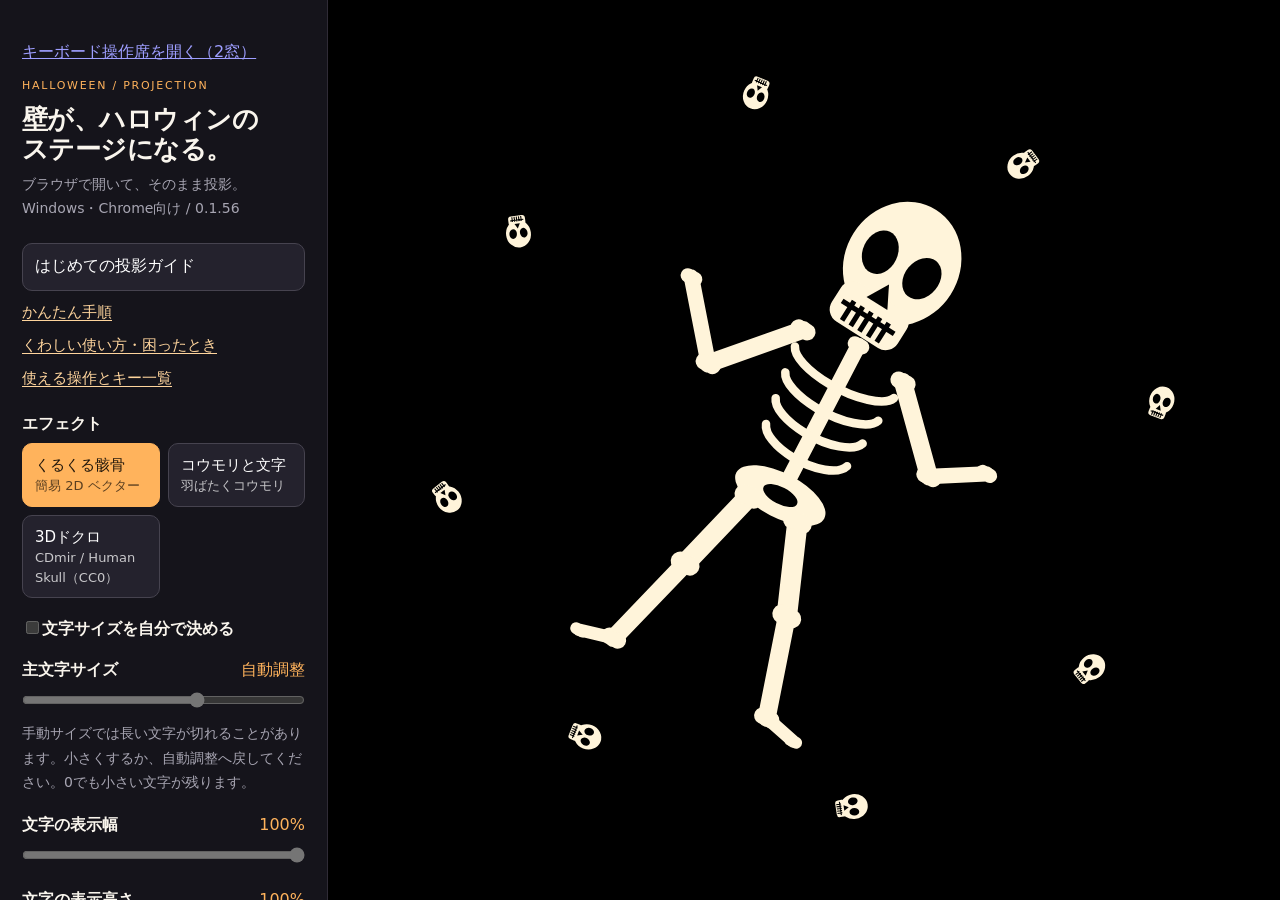
==== web/index.html @ 38b495ef "Prepare v0.1.56 startup branding release" ====
<!doctype html>
<html lang="ja">
<head><meta charset="utf-8"><meta name="viewport" content="width=device-width,initial-scale=1"><meta name="color-scheme" content="dark">
<meta http-equiv="Content-Security-Policy" content="default-src 'none'; script-src 'self'; style-src 'self'; img-src 'self' data:; connect-src 'self'; worker-src 'self'; font-src 'none'; media-src 'none'; object-src 'none'; base-uri 'none'; form-action 'none'">
<title>Halloween Projection 0.1.56-startup-preview</title>
<script src="./stage-role.js"></script><script src="./projection-startup.js"></script><link rel="stylesheet" href="./styles.css"><script defer src="./i18n.js"></script><script defer src="./a-actor-layout.js"></script><script defer src="./a-return-motion.js"></script><script defer src="./a-jaw-control.js"></script></head>
<body>
<aside id="projection-preparing" role="status" aria-labelledby="projection-brand-name" aria-busy="true"><img src="./assets/mamo-profile.jpg" width="359" height="359" alt=""><p id="projection-brand-name">mamo presents</p></aside>
<aside id="stage-start"><h1>投影窓の準備</h1><p id="stage-start-note">この窓を投影先へ移し、開始を押してください。開始後は操作UIを表示しません。</p><button id="stage-fullscreen">全画面で始める</button><button id="stage-windowed">ウィンドウで始める</button></aside>
<aside id="controls" aria-label="操作パネル">
<p><a href="./console.html">キーボード操作席を開く（2窓）</a></p><div class="brand">HALLOWEEN / PROJECTION</div><h1>壁が、ハロウィンの<br>ステージになる。</h1>
<p class="lead">ブラウザで開いて、そのまま投影。<br>Windows・Chrome向け / 0.1.56</p>
<nav class="help-links" aria-label="使い方"><button id="guide">はじめての投影ガイド</button><a href="./START-HERE.html" target="_blank" rel="noopener noreferrer">かんたん手順</a><a href="./GUIDE.html" target="_blank" rel="noopener noreferrer">くわしい使い方・困ったとき</a><a href="./PERFORMANCE-PLAN.html" target="_blank" rel="noopener noreferrer">使える操作とキー一覧</a></nav><div class="label">エフェクト</div><div class="effects">
<button id="skeleton" data-effect="skeleton" aria-pressed="true">くるくる骸骨<small>簡易 2D ベクター</small></button>
<button id="bats" data-effect="bats" aria-pressed="false">コウモリと文字<small>羽ばたくコウモリ</small></button><button id="skull3d" data-effect="skull3d" aria-pressed="false">3Dドクロ<small>CDmir / Human Skull（CC0）</small></button></div>
<section id="text-options"><label><input id="text-manual-size" type="checkbox">文字サイズを自分で決める</label><label class="range-label" for="text-size-normalized"><span>主文字サイズ</span><output id="text-size-value">自動調整</output></label><input id="text-size-normalized" type="range" min="0" max="1" step="any" value="0.625" disabled><p class="help">手動サイズでは長い文字が切れることがあります。小さくするか、自動調整へ戻してください。0でも小さい文字が残ります。</p><label class="range-label" for="text-width"><span>文字の表示幅</span><output id="text-width-value">82%</output></label><input id="text-width" type="range" min="0.1" max="1" step="0.01" value="1"><label class="range-label" for="text-height"><span>文字の表示高さ</span><output id="text-height-value">48%</output></label><input id="text-height" type="range" min="0.1" max="1" step="0.01" value="1"><label for="text">文字を入力</label><textarea id="text" maxlength="240" spellcheck="false">HAPPY
HALLOWEEN</textarea>
<p class="help">ドクロの背景・コウモリの中央に表示。最大240字・8行。長い文字は自動調整で小さくなります。</p>
</section><label class="range-label" for="speed"><span id="speed-label">動く速さ</span><output id="speed-value">1.0 ×</output></label><input id="speed" type="range" min="0.2" max="2" step="0.1" value="1">
<label class="range-label" for="size"><span>エフェクトの大きさ</span><output id="size-value">100 %</output></label><input id="size" type="range" min="50" max="150" step="5" value="100">
<section id="bat-options" hidden><label class="range-label" for="bat-initialSpeed"><span>初速（新しく生まれる個体）</span><output id="bat-initialSpeed-value">1.30</output></label><input id="bat-initialSpeed" type="range" min="0" max="2.6" step="0.05" value="1.3"><label class="range-label" for="bat-motionMix"><span>回転・流れの混合（Cross）</span><output id="bat-motionMix-value">0.50</output></label><input id="bat-motionMix" type="range" min="0" max="1" step="0.05" value="0.5"><p class="help">↑↓で初速、←→で動きの混合。初速は誕生時に反映します。入力中はキー操作しません。</p><label class="range-label" for="flap"><span>図案・羽ばたきの再生</span><output id="flap-value">1.00 ×</output></label><input id="flap" type="range" min="0.25" max="2" step="0.25" value="1"><p class="help">原セットに沿った飛翔・光・文字合成の比較版です。初速と動きの混合を操作できます。粒子の計算、光と文字の外観は調整中です。</p><p class="help" id="bat-colour-note"></p><p class="help" id="bat-readiness"></p><p class="help">停止は描画bitmapを解放します。検証済みPNG約61KBはページ内に保持し、表示終了で破棄します。</p></section>
<section id="text-source-controls"><h2>主文字の行送り</h2><label><input id="text-sequence" type="checkbox">改行ごとに選択して表示</label><div class="button-row"><button id="text-back" type="button">前の行</button><button id="text-next" type="button">次の行</button><button id="text-first" type="button">先頭へ戻す</button></div><p id="text-line-status" class="help">全文表示</p><p class="help">改行は送る単位、バックスラッシュは同時表示する2行の区切りです。行送りで行選択へ切り替わり、先頭より前へは進まず、末尾の次は空表示になります。</p><label for="text-layout">元2文字構成の確認（操作側のみ）</label><select id="text-layout"><option value="0">主文字</option><option value="1">主文字＋補助情報</option></select><canvas id="text-preview" width="512" height="288" aria-label="操作側の文字構成確認"></canvas><p class="help">BPM・項目名などの操作情報は投影へ入りません。元の実データは未供給です。この枠は供給と配置の確認で、元Lyrics映像の発光演算ではありません。</p></section><section id="output-controls"><h2>共通の映像出力</h2><label for="output-transform">元の8状態変形</label><select id="output-transform"><option value="1">1 通常</option><option value="2">2 左右反転</option><option value="3">3 上下反転</option><option value="4">4 左右・上下反転</option><option value="5">5 元Remap</option><option value="6">6 左右反転＋元Remap</option><option value="7">7 上下反転＋元Remap</option><option value="8">8 左右・上下反転＋元Remap</option></select><button id="output-next" type="button">変形を次へ</button><label><input id="output-mask" type="checkbox" checked>円マスクを開く</label><button id="output-reset" type="button">出力操作をリセット</button><p id="output-status" class="help">マスク目標：表示</p><p class="help">元の歪み補正と円マスクを最終映像へ適用します。閉じると追従後に黒になります。出力操作のリセットは変形1・マスク閉です。</p></section><section id="skull-options" hidden><label for="skull-actorLayout">ドクロの動き方</label><select id="skull-actorLayout"><option value="source" selected>中央の周囲を回遊</option><option value="rows">上下に整列</option></select><p class="help">回遊では中央の文字と重なることがあります。上下整列では移動を小さくします。</p><label for="skull-actorCount">ドクロの数（Qで減／Eで増）</label><select id="skull-actorCount"><option value="1">1体</option><option value="2">2体</option><option value="3" selected>3体</option><option value="4">4体</option><option value="5">5体</option><option value="6">6体</option></select><p class="help">揺れ・顎モードは「motionMat構成」をONにして操作します。固定姿勢入力中は無効です。</p><label class="range-label" for="skull-motionCross"><span>頭の追従</span><output id="skull-motionCross-value">0.5</output></label><input id="skull-motionCross" type="range" min="0" max="1" step="0.01" value="0.5"><label class="range-label" for="skull-positionNoiseAmplitude"><span>頭の移動幅</span><output id="skull-positionNoiseAmplitude-value">0.2</output></label><input id="skull-positionNoiseAmplitude" type="range" min="0" max="1" step="0.01" value="0.2"><label class="range-label" for="skull-positionNoisePeriod"><span>移動の変化周期</span><output id="skull-positionNoisePeriod-value">0.05</output></label><input id="skull-positionNoisePeriod" type="range" min="0.01" max="2" step="0.01" value="0.05"><label class="range-label" for="skull-rotationNoiseAmplitude"><span>頭の揺れ幅</span><output id="skull-rotationNoiseAmplitude-value">0.28</output></label><input id="skull-rotationNoiseAmplitude" type="range" min="0" max="1" step="0.01" value="0.28"><label class="range-label" for="skull-rotationNoisePeriod"><span>揺れの変化周期</span><output id="skull-rotationNoisePeriod-value">1</output></label><input id="skull-rotationNoisePeriod" type="range" min="0.02" max="3" step="0.02" value="1"><label class="range-label" for="skull-jawNoiseAmplitude"><span>顎の動き幅</span><output id="skull-jawNoiseAmplitude-value">2</output></label><input id="skull-jawNoiseAmplitude" type="range" min="0" max="3" step="0.05" value="2"><label for="skull-jawActivity">顎の動き</label><select id="skull-jawActivity"><option value="flapping">パタパタ</option><option value="violent">激しい</option><option value="occasional" selected>時々</option><option value="stopped">停止</option><option value="custom">手動設定</option></select><label for="skull-jawMode">顎の入力モード</label><select id="skull-jawMode"><option value="noise">動く（Noise）</option><option value="closed">閉じる</option><option value="open">開く</option></select><p class="help">動きの4選択は周期・鋭さ・幅の組合せです。停止は閉じる入力へ切り替わり、追従が落ち着くまで少し時間がかかります。</p><label class="range-label" for="skull-jawPeriod"><span>顎の変化周期</span><output id="skull-jawPeriod-value">0.12</output></label><input id="skull-jawPeriod" type="range" min="0.01" max="2" step="0.01" value="0.12"><label class="range-label" for="skull-jawExponent"><span>顎の変化の鋭さ</span><output id="skull-jawExponent-value">4</output></label><input id="skull-jawExponent" type="range" min="0.1" max="8" step="0.1" value="4"><label><input id="skull-aSceneMode" type="checkbox"> 原AのmotionMat構成で比較（動きは候補）</label>
<label><input type="checkbox" id="skull-aNativeResolution">原の描画サイズで比較（投影画面へ拡大）</label><p class="help" id="skull-scene-note">1組の比較を保持。6組では頭・顎がそれぞれ動きます。生成する動きは比較候補です。</p><label class="range-label" for="a-background-hue"><span>流体由来背景の色相</span><output id="a-background-hue-value">138°</output></label><input id="a-background-hue" type="range" min="0" max="1" step="any" value="0.38333333333333336" disabled><p class="help">下の合成比較を選ぶと操作できます。対象は流体由来の背景HSV段です。</p><label class="range-label" for="skull-headGlowMix"><span>骨Glow</span><output id="skull-headGlowMix-value">0.00</output></label><input id="skull-headGlowMix" type="range" min="0" max="1" step="0.01" value="0" disabled><label><input id="skull-foregroundBurst" type="checkbox" disabled>前景発光</label><p class="help">Glowと色相は短い追従を通して変わります。骨Glowは幅・明るさと流体へ渡す入力にも反映します。元の外観との完全一致は比較中です。</p><label><input id="skull-aCompositeMode" type="checkbox"> ドクロ・流体・背景文字を原の順序で比較</label><p class="help">原の光源・材質と合成順序を使う一体表示です。CC0別モデル1組。速度場と背景装飾は時間で変化します。下の操作で比較できます。</p><label><input id="skull-dynamicFlow" type="checkbox" checked>速度場の時間変化</label><label class="range-label" for="skull-fluidNoiseAmplitude"><span>流体Noise振幅</span><output id="skull-fluidNoiseAmplitude-value">1.08</output></label><input id="skull-fluidNoiseAmplitude" type="range" min="0" max="2" step="0.01" value="1.08"><label class="range-label" for="skull-fluidNoisePeriod"><span>流体Noise周期</span><output id="skull-fluidNoisePeriod-value">1.06</output></label><input id="skull-fluidNoisePeriod" type="range" min="0.02" max="2" step="0.01" value="1.06"><label><input id="skull-decorationNoise" type="checkbox" checked>背景装飾の発光</label><label><input id="skull-fluidMode" type="checkbox"> 原A流体の計算出力を比較</label><label><input id="skull-fluidColor" type="checkbox"> 原の青色の枝を比較</label><p class="help">赤は流体の検証表示、青は原の色枝の一部です。速度場の時間変化をOFFにすると時刻0の比較用入力を使います。外観は比較中です。</p><p class="help">頭と顎を別々に動かせるCC0別モデルです。無textureの比較用。原Aの頭・顎の動き、照明と背景文字は開発中です。</p><label><input id="skull-rigMode" type="checkbox"> 原Aに位置を合わせて比較</label><section id="skull-pose" hidden><label><input id="skull-jawPivotMode" type="checkbox"> 原Aの登録座標支点（0,0,0）で顎を比較</label><p class="help">頭の速度0で停止。リセットで基準向きに戻し、角度を調整できます。形状はCC0別候補です。</p><label class="range-label" for="skull-headX"><span>頭の傾き · X</span><output id="skull-headX-value">0</output></label><input id="skull-headX" type="range" min="-180" max="180" step="1" value="0"><label class="range-label" for="skull-headY"><span>頭の向き · Y</span><output id="skull-headY-value">0</output></label><input id="skull-headY" type="range" min="-180" max="180" step="1" value="0"><label class="range-label" for="skull-headZ"><span>頭の傾き · Z</span><output id="skull-headZ-value">0</output></label><input id="skull-headZ" type="range" min="-180" max="180" step="1" value="0"></section><label class="range-label" for="skull-headRate"><span>頭側の時間倍率</span><output id="skull-headRate-value">1</output></label><input id="skull-headRate" type="range" min="0" max="2" step="0.1" value="1"><label class="range-label" for="skull-jawRate"><span>顎開閉の速さ（0で開きを固定）</span><output id="skull-jawRate-value">1</output></label><input id="skull-jawRate" type="range" min="0" max="2" step="0.1" value="1"><label class="range-label" for="skull-jawOpen"><span>顎の開き（最大角度）</span><output id="skull-jawOpen-value">28</output></label><input id="skull-jawOpen" type="range" min="0" max="45" step="1" value="28"><label class="range-label" for="skull-pivotY"><span>候補座標の顎支点 · 上下</span><output id="skull-pivotY-value">-0.75</output></label><input id="skull-pivotY" type="range" min="-1.15" max="0.2" step="0.01" value="-0.75"><label class="range-label" for="skull-pivotZ"><span>顎の支点 · 前後</span><output id="skull-pivotZ-value">-0.12</output></label><input id="skull-pivotZ" type="range" min="-0.3" max="0.2" step="0.01" value="-0.12"><label><input id="skull-jawTint" type="checkbox"> 顎を色分けして確認</label><p class="help">支点は検査用の初期値です。実機で大きさと開口を確認してください。</p></section><details class="help"><summary>追加操作の対応状況</summary><p>以下の原機能は確認・移植待ちです。現在の周期倍率や色枝比較で代用しません。</p><ul id="control-availability"></ul></details><div class="transport"><button id="pause">一時停止</button><button id="reset">リセット</button><button id="stop">停止・解放</button><button id="resume">再開</button></div>
<button id="project" class="primary">投影開始 · 全画面</button><button id="hide">操作パネルを隠す（H）</button>
<button id="quit">表示を終了</button>
<p id="status" role="status" aria-live="polite"></p><p id="fit-note"></p>
<p class="help">キー操作は二窓の操作席を使用<br>Space：一時停止<br>Esc / ダブルクリック：操作に戻る</p>
<section class="offline" aria-label="この端末への保存">
<h2>接続なしで使う準備</h2><p id="offline-status" role="status" aria-live="polite">保存状態を確認しています…</p>
<div class="offline-buttons"><button id="offline-save" data-maintenance>この端末へ保存</button><button id="offline-check" data-maintenance disabled>更新を確認</button><button id="offline-clear" data-maintenance disabled>保存を解除</button><button id="offline-apply" data-maintenance hidden>最新版に切り替える</button></div>
<p class="help">初回の保存には接続が必要です。入力した文字・調整は保存しません。ブラウザーが保存を削除した場合は、もう一度準備してください。共有PCでは使い終わったら「保存を解除」してください。</p></section>
<div class="footer">音なしの確認版です。ドクロ・コウモリと文字を表示できます。動きの自然さ・マスク細部・実機投影は確認中です。<br><a href="./LICENSE.txt" target="_blank" rel="noopener noreferrer">MITライセンス</a> · <a href="./RIGHTS.txt" target="_blank" rel="noopener noreferrer">素材と権利</a></div>
</aside>
<main id="stage" aria-label="投影映像"><canvas id="canvas" aria-label="骸骨またはコウモリのアニメーション"></canvas><div id="message" hidden><div id="message-text"></div></div></main>
<dialog id="guide-dialog" aria-labelledby="guide-title"><h2 id="guide-title" tabindex="-1" autofocus>はじめての投影</h2><p>Windows・Chrome向け。まずはこの順で進めます。</p><ol>
<li>ZIPを「すべて展開」。START-HERE.htmlをChromeで開き、「操作窓を開く」。展開フォルダーのままなら接続なしで使えます。</li>
<li>PCと投影機を接続。WindowsのWin＋Pで複製/拡張を選ぶ準備は、スタッフが行います。</li>
<li>「コウモリと文字」、または「3Dドクロ」＋「原AのmotionMat構成で比較（動きは候補）」をON。ドクロは「原の描画サイズで比較（投影画面へ拡大）」もON。</li>
<li>「文字を入力」で文章を決めます。ふだんは自動調整。自分でサイズを変えるなら「文字サイズを自分で決める」をON。幅/高さで文字を出す範囲を調整。</li>
<li>既存の動き・光を少しずつ調整。「投影開始 · 全画面」で映します。許可されなければエラー表示を確認します。</li>
<li>操作窓の「一時停止・再開」「映像をReset」を使います。演奏キーは1〜8、Q〜I、A〜Kの3段です。ResetはNを0.6秒長押し。Escはキー演奏を解除し、映像は続きます。</li>
<li>黒いときは「円マスクを開く」をONにして再開。文字だけ出ないときは「先頭へ戻す」か自動調整。</li>
<li>「表示を終了」→終了の表示→タブを閉じます。文字・調整は保存されません。</li></ol>
<p>この一窓は詳細調整用です。キー演奏は二窓の操作席で行います。入力欄を出て映像をクリックしてから使います。操作パネルを出すと投影にも映ります。動きの自然さ・実機投影は確認中です。</p>
<p><a href="./START-HERE.html" target="_blank" rel="noopener noreferrer">かんたん手順を別ページで読む</a> · <a href="./GUIDE.html" target="_blank" rel="noopener noreferrer">くわしい使い方・困ったとき</a></p>
<p><a href="./PERFORMANCE-PLAN.html" target="_blank" rel="noopener noreferrer">使える操作とキー一覧</a>で、現在の3段キー配置を確認できます。</p><button id="close-guide">閉じる</button></dialog>
<script defer src="./motion-clock.js"></script><script defer src="./control-response.js"></script><script defer src="./a-motion-lag.js"></script><script defer src="./a-motion.js"></script><script defer src="./control-api.js"></script><script defer src="./text-operators.js"></script><script defer src="./bat-motion.js"></script><script defer src="./bat-phase.js"></script><script defer src="./b-motion-runtime.js"></script><script defer src="./bat-atlas-data.js"></script><script defer src="./bat-art.js"></script><script defer src="./bat-fire.js"></script><script defer src="./a-source-noise.js"></script><script defer src="./a-fluid.js"></script><script defer src="./a-source-blur.js"></script><script defer src="./a-composite.js"></script><script defer src="./app-control-api.js"></script><script defer src="./control-adapters.js"></script><script defer src="./a-skull-raster.js"></script><script defer src="./output-uv.js"></script><script defer src="./text-sequence.js"></script><script defer src="./output-operators.js"></script>
<script defer src="./app.js"></script><script defer src="./offline.js"></script><script defer src="./window-safety.js"></script><script defer src="./performance-api.js"></script><script defer src="./stage-receiver.js"></script></body></html>
---- web/styles.css ----
*{box-sizing:border-box} :root{--edge:24px;--orange:#ffb35c;--muted:#a7a5b2;--panel:#15141b}
html,body{margin:0;width:100%;height:100%;background:#000;color:#f9f5ed;font-family:system-ui,-apple-system,"Yu Gothic",Meiryo,sans-serif}
body{display:grid;grid-template-columns:328px minmax(0,1fr);overflow:hidden}
button,input,textarea{font:inherit}button{cursor:pointer;border:1px solid #46434f;border-radius:10px;background:#24222d;color:#fff;min-height:44px;padding:10px 12px;transition:background .15s}
button:hover{background:#38333f}button:focus-visible,input:focus-visible,textarea:focus-visible{outline:3px solid var(--orange);outline-offset:3px}
button[aria-pressed=true],button.primary{background:var(--orange);border-color:var(--orange);color:#23180c}button:disabled{opacity:.45;cursor:default}
#controls{padding:26px 22px 20px;background:var(--panel);border-right:1px solid #2f2b36;overflow:auto;z-index:2}
.brand{font-size:11px;letter-spacing:.16em;color:var(--orange)}h1{font-size:26px;line-height:1.17;margin:12px 0 7px;letter-spacing:-.02em}
.lead{font-size:12px;color:var(--muted);line-height:1.7;margin:0 0 22px}
label,.label{display:block;font-size:13px;font-weight:600;margin:20px 0 8px}.effects{display:grid;grid-template-columns:1fr 1fr;gap:8px}.effects button{text-align:left;font-size:13px;line-height:1.5}
.effects small{display:block;font-weight:400;opacity:.75;font-size:11px}
textarea{resize:vertical;min-height:80px;width:100%;padding:10px;border:1px solid #46434f;border-radius:9px;background:#09090d;color:#fff;line-height:1.45}
.help{font-size:11px;line-height:1.65;color:var(--muted);margin:6px 0 0}
.range-label{display:flex;justify-content:space-between;gap:10px}.range-label output{font-weight:400;color:var(--orange)}
input[type=range]{width:100%;accent-color:var(--orange);height:22px;margin:0}
.transport{display:grid;grid-template-columns:1fr 1fr;gap:8px;margin:20px 0 8px}.transport button{font-size:12px}
#project{width:100%;margin-top:12px;font-weight:650}#hide{width:100%;margin-top:8px;font-size:12px}
#status{font-size:12px;line-height:1.6;color:var(--orange);margin:15px 0 0;min-height:20px}#fit-note{font-size:11px;color:var(--muted);line-height:1.5;margin:5px 0 0}
.footer{margin-top:20px;padding-top:16px;border-top:1px solid #302c39;font-size:11px;color:var(--muted);line-height:1.7}.footer button{padding:0;background:none;border:none;min-height:30px;text-decoration:underline;text-underline-offset:3px;font-size:12px;color:#ded8e9}
#stage{position:relative;min-width:0;min-height:0;background:#000;overflow:hidden}canvas{position:absolute;inset:0;width:100%;height:100%;display:block}
#message{position:absolute;inset:0;display:flex;align-items:center;justify-content:center;pointer-events:none}
#message[hidden]{display:none}#message{opacity:0}#message-text{color:#fff;text-align:center;white-space:pre-wrap;overflow-wrap:anywhere;line-height:1.3;font-weight:750;padding:16px 20px;max-width:82%}
body.projection{grid-template-columns:minmax(0,1fr);cursor:none}body.projection #controls{display:none}
dialog{color:#eee;background:#1b1822;border:1px solid #524751;border-radius:16px;padding:24px;max-width:600px;width:calc(100% - 32px);max-height:85vh;line-height:1.75;font-size:14px}
dialog::backdrop{background:#000b}dialog h2{font-size:21px;margin-top:0}dialog button{float:right}dialog li{margin-bottom:8px}
@media(max-width:760px){body{grid-template-columns:1fr;grid-template-rows:minmax(220px,40dvh) minmax(0,1fr)}#stage{grid-row:1}#controls{grid-row:2;padding:20px;border-right:0;border-top:1px solid #2f2b36}h1{font-size:22px}body.projection{grid-template-rows:minmax(0,1fr)}body.projection #stage{grid-row:1}}
@media(prefers-reduced-motion:reduce){button{transition:none}}

#quit{width:100%;margin-top:12px}.footer a{color:#ded8e9;text-underline-offset:3px}
.offline{border-top:1px solid #302c39;margin-top:20px;padding-top:14px}.offline h2{font-size:13px;margin:0 0 8px}
#offline-status{font-size:11px;line-height:1.65;color:var(--muted);min-height:36px}.offline-buttons{display:grid;grid-template-columns:1fr 1fr;gap:8px}
.offline-buttons button{font-size:11px;padding:8px}#offline-apply{grid-column:1/-1}#offline-apply[hidden]{display:none}

[hidden]{display:none!important}

select{font:inherit;width:100%;padding:9px;background:#24222d;color:#fff;border:1px solid #46434f;border-radius:7px;margin:5px 0 12px}select:disabled{opacity:.45}select:focus-visible{outline:3px solid var(--orange)}

#text-preview{position:static;inset:auto;display:block;width:100%;height:auto;border:1px solid #3a3c46;max-width:512px;margin:10px 0;pointer-events:none}.button-row{display:flex;gap:6px;flex-wrap:wrap}.button-row button{flex:1;min-width:74px}

/* Help/readability only: layout and all rendering/controls remain unchanged. */
.help-links{display:grid;gap:9px;margin:14px 0 24px}.help-links a{color:#ffd59d;font-size:15px;line-height:1.6;text-underline-offset:3px}.help-links button{font-size:16px;min-height:48px;text-align:left}
.lead,.help,#fit-note,.footer,#offline-status{font-size:14px;line-height:1.75}label,.label{font-size:16px}.effects button{font-size:15px}.effects small{font-size:13px}.transport button,#hide,#quit,#status{font-size:15px}.offline-buttons button{font-size:14px}dialog{font-size:18px;max-width:760px}dialog h2{font-size:26px}dialog a{color:#ffd59d;text-underline-offset:3px}dialog li{margin-bottom:14px}

/* Separate projection role: operator UI never becomes visible after preparation. */
#stage-start{display:none}html[data-stage=remote] body{display:block}html[data-stage=remote] #controls,html[data-stage=remote] #guide-dialog{display:none!important}html[data-stage=remote] #stage{position:absolute;inset:0;width:100%;height:100%}html[data-stage=remote] #stage-start{display:flex;position:fixed;z-index:20;inset:0;align-items:center;justify-content:center;flex-direction:column;gap:18px;background:#111e;color:#fff;padding:30px;font-size:20px}html[data-stage=remote] #stage-start[hidden]{display:none!important}

.language-controls{display:flex;flex-wrap:wrap;gap:8px;margin:8px 0 18px}.language-controls button{font:600 15px/1.5 system-ui,sans-serif;min-height:40px;padding:7px 14px;border:1px solid #8d7d94;border-radius:8px;background:#fff;color:#241b2d;white-space:normal}.language-controls button[aria-pressed=true]{background:#4a294f;color:#fff;border-color:#4a294f}.language-controls button:focus-visible{outline:3px solid #ed922a;outline-offset:3px}

/* The brand is visible only while the initial projection document is preparing. */
#projection-preparing{display:none}
html[data-stage=remote][data-preparing] #stage-start{visibility:hidden;pointer-events:none}
html[data-stage=remote][data-preparing] #projection-preparing{--brand-edge:24px;display:flex;position:fixed;inset:0;z-index:30;align-items:center;justify-content:center;flex-direction:column;gap:clamp(14px,3vmin,26px);padding:var(--brand-edge);background:#000;color:#fff;pointer-events:none}
#projection-preparing img{display:block;position:static;width:clamp(96px,26vmin,200px);height:auto;max-width:100%;object-fit:contain}
#projection-brand-name{margin:0;font-size:clamp(20px,3.4vmin,34px);line-height:1.3;font-weight:500;letter-spacing:.04em;text-align:center}
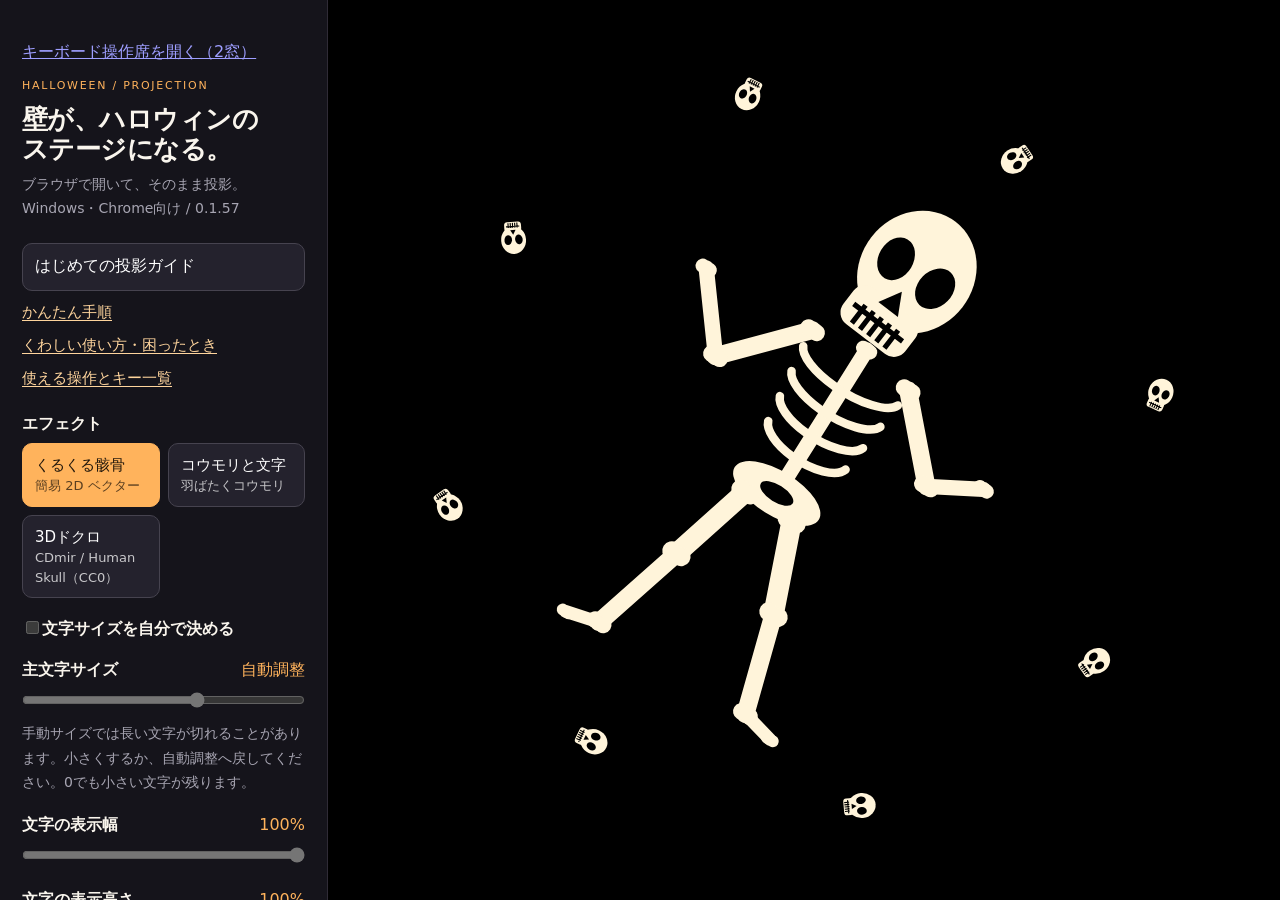
==== commit 9cef8614: "Document modification, support and projection precautions in v0.1.57" ====
--- a/web/index.html
+++ b/web/index.html
@@ -2,14 +2,14 @@
 <html lang="ja">
 <head><meta charset="utf-8"><meta name="viewport" content="width=device-width,initial-scale=1"><meta name="color-scheme" content="dark">
 <meta http-equiv="Content-Security-Policy" content="default-src 'none'; script-src 'self'; style-src 'self'; img-src 'self' data:; connect-src 'self'; worker-src 'self'; font-src 'none'; media-src 'none'; object-src 'none'; base-uri 'none'; form-action 'none'">
-<title>Halloween Projection 0.1.56-startup-preview</title>
+<title>Halloween Projection 0.1.57-notice-update</title>
 <script src="./stage-role.js"></script><script src="./projection-startup.js"></script><link rel="stylesheet" href="./styles.css"><script defer src="./i18n.js"></script><script defer src="./a-actor-layout.js"></script><script defer src="./a-return-motion.js"></script><script defer src="./a-jaw-control.js"></script></head>
 <body>
 <aside id="projection-preparing" role="status" aria-labelledby="projection-brand-name" aria-busy="true"><img src="./assets/mamo-profile.jpg" width="359" height="359" alt=""><p id="projection-brand-name">mamo presents</p></aside>
 <aside id="stage-start"><h1>投影窓の準備</h1><p id="stage-start-note">この窓を投影先へ移し、開始を押してください。開始後は操作UIを表示しません。</p><button id="stage-fullscreen">全画面で始める</button><button id="stage-windowed">ウィンドウで始める</button></aside>
 <aside id="controls" aria-label="操作パネル">
 <p><a href="./console.html">キーボード操作席を開く（2窓）</a></p><div class="brand">HALLOWEEN / PROJECTION</div><h1>壁が、ハロウィンの<br>ステージになる。</h1>
-<p class="lead">ブラウザで開いて、そのまま投影。<br>Windows・Chrome向け / 0.1.56</p>
+<p class="lead">ブラウザで開いて、そのまま投影。<br>Windows・Chrome向け / 0.1.57</p>
 <nav class="help-links" aria-label="使い方"><button id="guide">はじめての投影ガイド</button><a href="./START-HERE.html" target="_blank" rel="noopener noreferrer">かんたん手順</a><a href="./GUIDE.html" target="_blank" rel="noopener noreferrer">くわしい使い方・困ったとき</a><a href="./PERFORMANCE-PLAN.html" target="_blank" rel="noopener noreferrer">使える操作とキー一覧</a></nav><div class="label">エフェクト</div><div class="effects">
 <button id="skeleton" data-effect="skeleton" aria-pressed="true">くるくる骸骨<small>簡易 2D ベクター</small></button>
 <button id="bats" data-effect="bats" aria-pressed="false">コウモリと文字<small>羽ばたくコウモリ</small></button><button id="skull3d" data-effect="skull3d" aria-pressed="false">3Dドクロ<small>CDmir / Human Skull（CC0）</small></button></div>
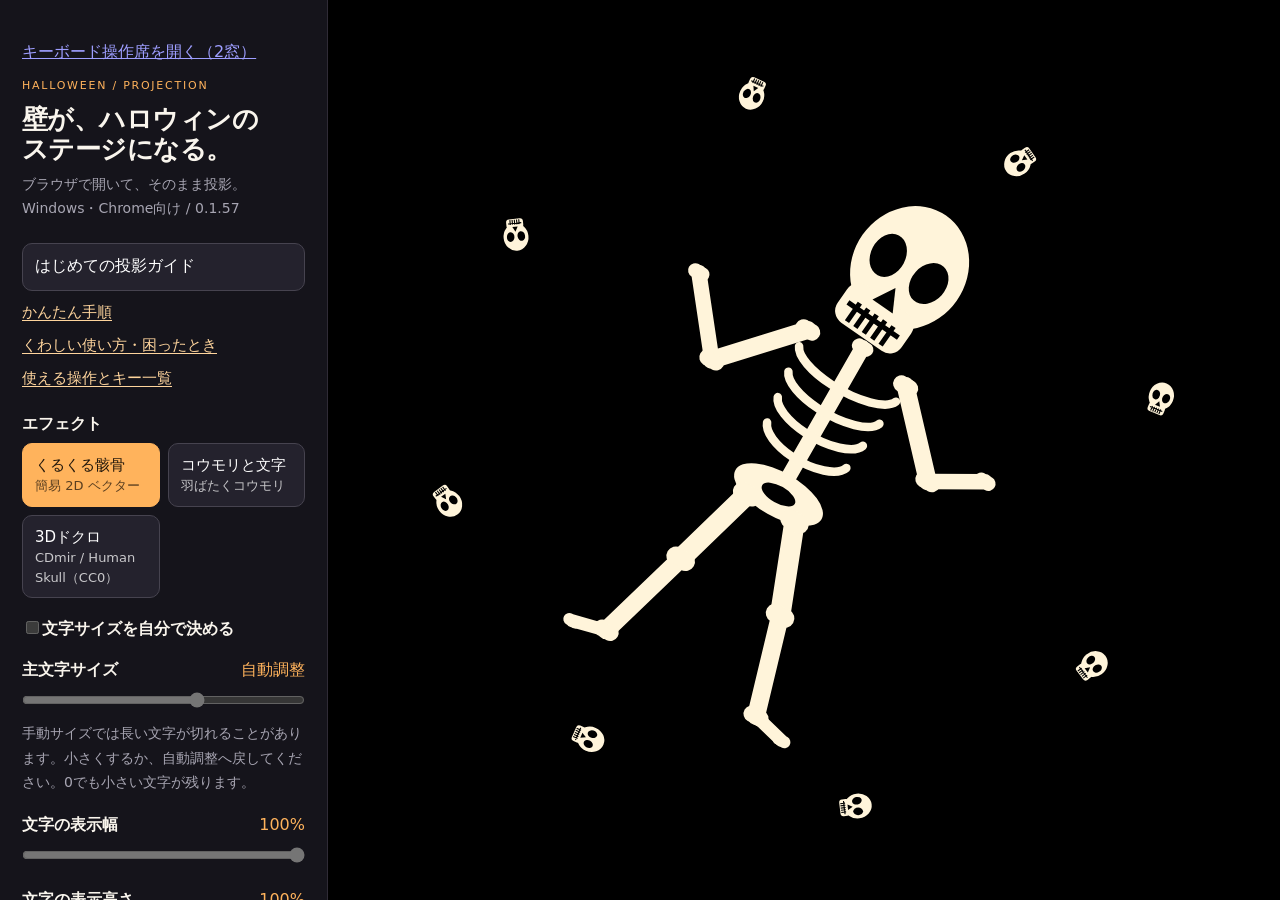
==== commit 9bc45387: "Share GPU textures and clarify operator guidance Keep fluid and composite work in one context and sp" ====
--- a/web/index.html
+++ b/web/index.html
@@ -5,8 +5,8 @@
 <title>Halloween Projection 0.1.57-notice-update</title>
 <script src="./stage-role.js"></script><script src="./projection-startup.js"></script><link rel="stylesheet" href="./styles.css"><script defer src="./i18n.js"></script><script defer src="./a-actor-layout.js"></script><script defer src="./a-return-motion.js"></script><script defer src="./a-jaw-control.js"></script></head>
 <body>
-<aside id="projection-preparing" role="status" aria-labelledby="projection-brand-name" aria-busy="true"><img src="./assets/mamo-profile.jpg" width="359" height="359" alt=""><p id="projection-brand-name">mamo presents</p></aside>
-<aside id="stage-start"><h1>投影窓の準備</h1><p id="stage-start-note">この窓を投影先へ移し、開始を押してください。開始後は操作UIを表示しません。</p><button id="stage-fullscreen">全画面で始める</button><button id="stage-windowed">ウィンドウで始める</button></aside>
+<aside id="projection-preparing" role="status" aria-labelledby="projection-brand-name" aria-describedby="projection-loading-text" aria-busy="true"><img src="./assets/mamo-profile.jpg" width="359" height="359" alt=""><p id="projection-brand-name">mamo presents</p><p id="projection-loading-text"><span class="projection-spinner" aria-hidden="true"></span><span class="loading-ja">映像を準備しています…</span><span class="loading-en" lang="en">Loading…</span></p></aside>
+<aside id="stage-start"><h1>投影窓の準備</h1><p id="stage-start-note">この窓を投影先へ移し、開始を押してください。開始後は操作UIを表示しません。</p><button id="stage-fullscreen">全画面で始める</button><button id="stage-windowed">ウィンドウで始める</button><button id="stage-retry" hidden>この窓を再読込み</button></aside>
 <aside id="controls" aria-label="操作パネル">
 <p><a href="./console.html">キーボード操作席を開く（2窓）</a></p><div class="brand">HALLOWEEN / PROJECTION</div><h1>壁が、ハロウィンの<br>ステージになる。</h1>
 <p class="lead">ブラウザで開いて、そのまま投影。<br>Windows・Chrome向け / 0.1.57</p>
@@ -20,9 +20,9 @@
 <label class="range-label" for="size"><span>エフェクトの大きさ</span><output id="size-value">100 %</output></label><input id="size" type="range" min="50" max="150" step="5" value="100">
 <section id="bat-options" hidden><label class="range-label" for="bat-initialSpeed"><span>初速（新しく生まれる個体）</span><output id="bat-initialSpeed-value">1.30</output></label><input id="bat-initialSpeed" type="range" min="0" max="2.6" step="0.05" value="1.3"><label class="range-label" for="bat-motionMix"><span>回転・流れの混合（Cross）</span><output id="bat-motionMix-value">0.50</output></label><input id="bat-motionMix" type="range" min="0" max="1" step="0.05" value="0.5"><p class="help">↑↓で初速、←→で動きの混合。初速は誕生時に反映します。入力中はキー操作しません。</p><label class="range-label" for="flap"><span>図案・羽ばたきの再生</span><output id="flap-value">1.00 ×</output></label><input id="flap" type="range" min="0.25" max="2" step="0.25" value="1"><p class="help">原セットに沿った飛翔・光・文字合成の比較版です。初速と動きの混合を操作できます。粒子の計算、光と文字の外観は調整中です。</p><p class="help" id="bat-colour-note"></p><p class="help" id="bat-readiness"></p><p class="help">停止は描画bitmapを解放します。検証済みPNG約61KBはページ内に保持し、表示終了で破棄します。</p></section>
 <section id="text-source-controls"><h2>主文字の行送り</h2><label><input id="text-sequence" type="checkbox">改行ごとに選択して表示</label><div class="button-row"><button id="text-back" type="button">前の行</button><button id="text-next" type="button">次の行</button><button id="text-first" type="button">先頭へ戻す</button></div><p id="text-line-status" class="help">全文表示</p><p class="help">改行は送る単位、バックスラッシュは同時表示する2行の区切りです。行送りで行選択へ切り替わり、先頭より前へは進まず、末尾の次は空表示になります。</p><label for="text-layout">元2文字構成の確認（操作側のみ）</label><select id="text-layout"><option value="0">主文字</option><option value="1">主文字＋補助情報</option></select><canvas id="text-preview" width="512" height="288" aria-label="操作側の文字構成確認"></canvas><p class="help">BPM・項目名などの操作情報は投影へ入りません。元の実データは未供給です。この枠は供給と配置の確認で、元Lyrics映像の発光演算ではありません。</p></section><section id="output-controls"><h2>共通の映像出力</h2><label for="output-transform">元の8状態変形</label><select id="output-transform"><option value="1">1 通常</option><option value="2">2 左右反転</option><option value="3">3 上下反転</option><option value="4">4 左右・上下反転</option><option value="5">5 元Remap</option><option value="6">6 左右反転＋元Remap</option><option value="7">7 上下反転＋元Remap</option><option value="8">8 左右・上下反転＋元Remap</option></select><button id="output-next" type="button">変形を次へ</button><label><input id="output-mask" type="checkbox" checked>円マスクを開く</label><button id="output-reset" type="button">出力操作をリセット</button><p id="output-status" class="help">マスク目標：表示</p><p class="help">元の歪み補正と円マスクを最終映像へ適用します。閉じると追従後に黒になります。出力操作のリセットは変形1・マスク閉です。</p></section><section id="skull-options" hidden><label for="skull-actorLayout">ドクロの動き方</label><select id="skull-actorLayout"><option value="source" selected>中央の周囲を回遊</option><option value="rows">上下に整列</option></select><p class="help">回遊では中央の文字と重なることがあります。上下整列では移動を小さくします。</p><label for="skull-actorCount">ドクロの数（Qで減／Eで増）</label><select id="skull-actorCount"><option value="1">1体</option><option value="2">2体</option><option value="3" selected>3体</option><option value="4">4体</option><option value="5">5体</option><option value="6">6体</option></select><p class="help">揺れ・顎モードは「motionMat構成」をONにして操作します。固定姿勢入力中は無効です。</p><label class="range-label" for="skull-motionCross"><span>頭の追従</span><output id="skull-motionCross-value">0.5</output></label><input id="skull-motionCross" type="range" min="0" max="1" step="0.01" value="0.5"><label class="range-label" for="skull-positionNoiseAmplitude"><span>頭の移動幅</span><output id="skull-positionNoiseAmplitude-value">0.2</output></label><input id="skull-positionNoiseAmplitude" type="range" min="0" max="1" step="0.01" value="0.2"><label class="range-label" for="skull-positionNoisePeriod"><span>移動の変化周期</span><output id="skull-positionNoisePeriod-value">0.05</output></label><input id="skull-positionNoisePeriod" type="range" min="0.01" max="2" step="0.01" value="0.05"><label class="range-label" for="skull-rotationNoiseAmplitude"><span>頭の揺れ幅</span><output id="skull-rotationNoiseAmplitude-value">0.28</output></label><input id="skull-rotationNoiseAmplitude" type="range" min="0" max="1" step="0.01" value="0.28"><label class="range-label" for="skull-rotationNoisePeriod"><span>揺れの変化周期</span><output id="skull-rotationNoisePeriod-value">1</output></label><input id="skull-rotationNoisePeriod" type="range" min="0.02" max="3" step="0.02" value="1"><label class="range-label" for="skull-jawNoiseAmplitude"><span>顎の動き幅</span><output id="skull-jawNoiseAmplitude-value">2</output></label><input id="skull-jawNoiseAmplitude" type="range" min="0" max="3" step="0.05" value="2"><label for="skull-jawActivity">顎の動き</label><select id="skull-jawActivity"><option value="flapping">パタパタ</option><option value="violent">激しい</option><option value="occasional" selected>時々</option><option value="stopped">停止</option><option value="custom">手動設定</option></select><label for="skull-jawMode">顎の入力モード</label><select id="skull-jawMode"><option value="noise">動く（Noise）</option><option value="closed">閉じる</option><option value="open">開く</option></select><p class="help">動きの4選択は周期・鋭さ・幅の組合せです。停止は閉じる入力へ切り替わり、追従が落ち着くまで少し時間がかかります。</p><label class="range-label" for="skull-jawPeriod"><span>顎の変化周期</span><output id="skull-jawPeriod-value">0.12</output></label><input id="skull-jawPeriod" type="range" min="0.01" max="2" step="0.01" value="0.12"><label class="range-label" for="skull-jawExponent"><span>顎の変化の鋭さ</span><output id="skull-jawExponent-value">4</output></label><input id="skull-jawExponent" type="range" min="0.1" max="8" step="0.1" value="4"><label><input id="skull-aSceneMode" type="checkbox"> 原AのmotionMat構成で比較（動きは候補）</label>
-<label><input type="checkbox" id="skull-aNativeResolution">原の描画サイズで比較（投影画面へ拡大）</label><p class="help" id="skull-scene-note">1組の比較を保持。6組では頭・顎がそれぞれ動きます。生成する動きは比較候補です。</p><label class="range-label" for="a-background-hue"><span>流体由来背景の色相</span><output id="a-background-hue-value">138°</output></label><input id="a-background-hue" type="range" min="0" max="1" step="any" value="0.38333333333333336" disabled><p class="help">下の合成比較を選ぶと操作できます。対象は流体由来の背景HSV段です。</p><label class="range-label" for="skull-headGlowMix"><span>骨Glow</span><output id="skull-headGlowMix-value">0.00</output></label><input id="skull-headGlowMix" type="range" min="0" max="1" step="0.01" value="0" disabled><label><input id="skull-foregroundBurst" type="checkbox" disabled>前景発光</label><p class="help">Glowと色相は短い追従を通して変わります。骨Glowは幅・明るさと流体へ渡す入力にも反映します。元の外観との完全一致は比較中です。</p><label><input id="skull-aCompositeMode" type="checkbox"> ドクロ・流体・背景文字を原の順序で比較</label><p class="help">原の光源・材質と合成順序を使う一体表示です。CC0別モデル1組。速度場と背景装飾は時間で変化します。下の操作で比較できます。</p><label><input id="skull-dynamicFlow" type="checkbox" checked>速度場の時間変化</label><label class="range-label" for="skull-fluidNoiseAmplitude"><span>流体Noise振幅</span><output id="skull-fluidNoiseAmplitude-value">1.08</output></label><input id="skull-fluidNoiseAmplitude" type="range" min="0" max="2" step="0.01" value="1.08"><label class="range-label" for="skull-fluidNoisePeriod"><span>流体Noise周期</span><output id="skull-fluidNoisePeriod-value">1.06</output></label><input id="skull-fluidNoisePeriod" type="range" min="0.02" max="2" step="0.01" value="1.06"><label><input id="skull-decorationNoise" type="checkbox" checked>背景装飾の発光</label><label><input id="skull-fluidMode" type="checkbox"> 原A流体の計算出力を比較</label><label><input id="skull-fluidColor" type="checkbox"> 原の青色の枝を比較</label><p class="help">赤は流体の検証表示、青は原の色枝の一部です。速度場の時間変化をOFFにすると時刻0の比較用入力を使います。外観は比較中です。</p><p class="help">頭と顎を別々に動かせるCC0別モデルです。無textureの比較用。原Aの頭・顎の動き、照明と背景文字は開発中です。</p><label><input id="skull-rigMode" type="checkbox"> 原Aに位置を合わせて比較</label><section id="skull-pose" hidden><label><input id="skull-jawPivotMode" type="checkbox"> 原Aの登録座標支点（0,0,0）で顎を比較</label><p class="help">頭の速度0で停止。リセットで基準向きに戻し、角度を調整できます。形状はCC0別候補です。</p><label class="range-label" for="skull-headX"><span>頭の傾き · X</span><output id="skull-headX-value">0</output></label><input id="skull-headX" type="range" min="-180" max="180" step="1" value="0"><label class="range-label" for="skull-headY"><span>頭の向き · Y</span><output id="skull-headY-value">0</output></label><input id="skull-headY" type="range" min="-180" max="180" step="1" value="0"><label class="range-label" for="skull-headZ"><span>頭の傾き · Z</span><output id="skull-headZ-value">0</output></label><input id="skull-headZ" type="range" min="-180" max="180" step="1" value="0"></section><label class="range-label" for="skull-headRate"><span>頭側の時間倍率</span><output id="skull-headRate-value">1</output></label><input id="skull-headRate" type="range" min="0" max="2" step="0.1" value="1"><label class="range-label" for="skull-jawRate"><span>顎開閉の速さ（0で開きを固定）</span><output id="skull-jawRate-value">1</output></label><input id="skull-jawRate" type="range" min="0" max="2" step="0.1" value="1"><label class="range-label" for="skull-jawOpen"><span>顎の開き（最大角度）</span><output id="skull-jawOpen-value">28</output></label><input id="skull-jawOpen" type="range" min="0" max="45" step="1" value="28"><label class="range-label" for="skull-pivotY"><span>候補座標の顎支点 · 上下</span><output id="skull-pivotY-value">-0.75</output></label><input id="skull-pivotY" type="range" min="-1.15" max="0.2" step="0.01" value="-0.75"><label class="range-label" for="skull-pivotZ"><span>顎の支点 · 前後</span><output id="skull-pivotZ-value">-0.12</output></label><input id="skull-pivotZ" type="range" min="-0.3" max="0.2" step="0.01" value="-0.12"><label><input id="skull-jawTint" type="checkbox"> 顎を色分けして確認</label><p class="help">支点は検査用の初期値です。実機で大きさと開口を確認してください。</p></section><details class="help"><summary>追加操作の対応状況</summary><p>以下の原機能は確認・移植待ちです。現在の周期倍率や色枝比較で代用しません。</p><ul id="control-availability"></ul></details><div class="transport"><button id="pause">一時停止</button><button id="reset">リセット</button><button id="stop">停止・解放</button><button id="resume">再開</button></div>
+<label><input type="checkbox" id="skull-aNativeResolution">原の描画サイズで比較（投影画面へ拡大）</label><p class="help" id="skull-scene-note">1組の比較を保持。6組では頭・顎がそれぞれ動きます。生成する動きは比較候補です。</p><label class="range-label" for="a-background-hue"><span>流体由来背景の色相</span><output id="a-background-hue-value">138°</output></label><input id="a-background-hue" type="range" min="0" max="1" step="any" value="0.38333333333333336" disabled><p class="help">下の合成比較を選ぶと操作できます。対象は流体由来の背景HSV段です。</p><label class="range-label" for="skull-headGlowMix"><span>骨Glow</span><output id="skull-headGlowMix-value">0.00</output></label><input id="skull-headGlowMix" type="range" min="0" max="1" step="0.01" value="0" disabled><label><input id="skull-foregroundBurst" type="checkbox" disabled>前景発光</label><p class="help">Glowと色相は短い追従を通して変わります。骨Glowは幅・明るさと流体へ渡す入力にも反映します。元の外観との完全一致は比較中です。</p><label><input id="skull-aCompositeMode" type="checkbox"> ドクロ・流体・背景文字を原の順序で比較</label><p class="help">原の光源・材質と合成順序を使う一体表示です。CC0別モデル1組。速度場と背景装飾は時間で変化します。下の操作で比較できます。</p><label><input id="skull-dynamicFlow" type="checkbox" checked>速度場の時間変化</label><label class="range-label" for="skull-fluidNoiseAmplitude"><span>流体Noise振幅</span><output id="skull-fluidNoiseAmplitude-value">1.08</output></label><input id="skull-fluidNoiseAmplitude" type="range" min="0" max="2" step="0.01" value="1.08"><label class="range-label" for="skull-fluidNoisePeriod"><span>流体Noise周期</span><output id="skull-fluidNoisePeriod-value">1.06</output></label><input id="skull-fluidNoisePeriod" type="range" min="0.02" max="2" step="0.01" value="1.06"><label><input id="skull-decorationNoise" type="checkbox" checked>背景装飾の発光</label><label><input id="skull-fluidMode" type="checkbox"> 原A流体の計算出力を比較</label><label><input id="skull-fluidColor" type="checkbox"> 原の青色の枝を比較</label><p class="help">赤は流体の検証表示、青は原の色枝の一部です。速度場の時間変化をOFFにすると時刻0の比較用入力を使います。外観は比較中です。</p><p class="help">頭と顎を別々に動かせるCC0別モデルです。無textureの比較用。原Aの頭・顎の動き、照明と背景文字は開発中です。</p><label><input id="skull-rigMode" type="checkbox"> 原Aに位置を合わせて比較</label><section id="skull-pose" hidden><label><input id="skull-jawPivotMode" type="checkbox"> 原Aの登録座標支点（0,0,0）で顎を比較</label><p class="help">頭の速度0で停止。リセットで基準向きに戻し、角度を調整できます。形状はCC0別候補です。</p><label class="range-label" for="skull-headX"><span>頭の傾き · X</span><output id="skull-headX-value">0</output></label><input id="skull-headX" type="range" min="-180" max="180" step="1" value="0"><label class="range-label" for="skull-headY"><span>頭の向き · Y</span><output id="skull-headY-value">0</output></label><input id="skull-headY" type="range" min="-180" max="180" step="1" value="0"><label class="range-label" for="skull-headZ"><span>頭の傾き · Z</span><output id="skull-headZ-value">0</output></label><input id="skull-headZ" type="range" min="-180" max="180" step="1" value="0"></section><label class="range-label" for="skull-headRate"><span>頭側の時間倍率</span><output id="skull-headRate-value">1</output></label><input id="skull-headRate" type="range" min="0" max="2" step="0.1" value="1"><label class="range-label" for="skull-jawRate"><span>顎開閉の速さ（0で開きを固定）</span><output id="skull-jawRate-value">1</output></label><input id="skull-jawRate" type="range" min="0" max="2" step="0.1" value="1"><label class="range-label" for="skull-jawOpen"><span>顎の開き（最大角度）</span><output id="skull-jawOpen-value">28</output></label><input id="skull-jawOpen" type="range" min="0" max="45" step="1" value="28"><label class="range-label" for="skull-pivotY"><span>候補座標の顎支点 · 上下</span><output id="skull-pivotY-value">-0.75</output></label><input id="skull-pivotY" type="range" min="-1.15" max="0.2" step="0.01" value="-0.75"><label class="range-label" for="skull-pivotZ"><span>顎の支点 · 前後</span><output id="skull-pivotZ-value">-0.12</output></label><input id="skull-pivotZ" type="range" min="-0.3" max="0.2" step="0.01" value="-0.12"><label><input id="skull-jawTint" type="checkbox"> 顎を色分けして確認</label><p class="help">支点は検査用の初期値です。実機で大きさと開口を確認してください。</p></section><details class="help"><summary>追加操作の対応状況</summary><p>以下の原機能は確認・移植待ちです。現在の周期倍率や色枝比較で代用しません。</p><ul id="control-availability"></ul></details><div class="transport"><button id="pause">一時停止</button><button id="reset">リセット</button><button id="stop">映像を消して中断</button><button id="resume">映像を再表示</button></div>
 <button id="project" class="primary">投影開始 · 全画面</button><button id="hide">操作パネルを隠す（H）</button>
-<button id="quit">表示を終了</button>
+<p class="help">中断すると黒画面にし、描画とGPU資源を解放します。再表示は、一時停止中なら続きから、中断後なら同じ映像を作り直します。</p><button id="quit">この表示を終了</button><p class="help">映像と保持データを破棄します。このタブは残るため、終了後に閉じてください。</p>
 <p id="status" role="status" aria-live="polite"></p><p id="fit-note"></p>
 <p class="help">キー操作は二窓の操作席を使用<br>Space：一時停止<br>Esc / ダブルクリック：操作に戻る</p>
 <section class="offline" aria-label="この端末への保存">
--- a/web/styles.css
+++ b/web/styles.css
@@ -52,4 +52,9 @@
 html[data-stage=remote][data-preparing] #stage-start{visibility:hidden;pointer-events:none}
 html[data-stage=remote][data-preparing] #projection-preparing{--brand-edge:24px;display:flex;position:fixed;inset:0;z-index:30;align-items:center;justify-content:center;flex-direction:column;gap:clamp(14px,3vmin,26px);padding:var(--brand-edge);background:#000;color:#fff;pointer-events:none}
 #projection-preparing img{display:block;position:static;width:clamp(96px,26vmin,200px);height:auto;max-width:100%;object-fit:contain}
+#projection-loading-text{display:flex;align-items:center;gap:10px;margin:0;font-size:clamp(16px,2.8vmin,22px);color:#ddd}
+.projection-spinner{width:16px;height:16px;border:2px solid #ffffff50;border-top-color:#fff;border-radius:50%;animation:projection-preparing-spin .9s linear infinite}
+html:lang(en) #projection-preparing .loading-ja,html:not(:lang(en)) #projection-preparing .loading-en{display:none}
+@keyframes projection-preparing-spin{to{transform:rotate(360deg)}}
+@media(prefers-reduced-motion:reduce){.projection-spinner{animation:none}}
 #projection-brand-name{margin:0;font-size:clamp(20px,3.4vmin,34px);line-height:1.3;font-weight:500;letter-spacing:.04em;text-align:center}
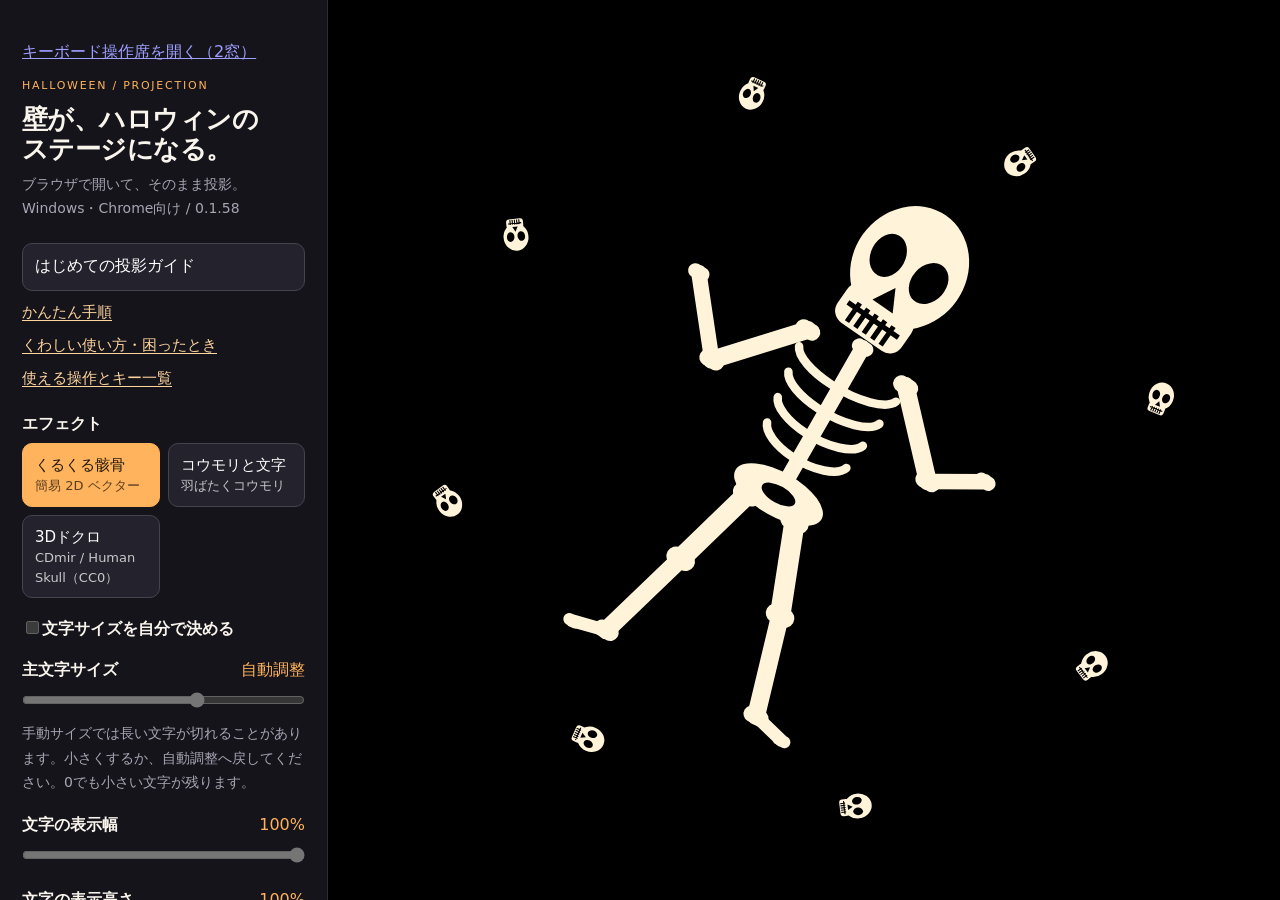
==== commit 284a6af2: "Correct skull colour guidance and prepare v0.1.58 Match all eight skull labels and swatches to the e" ====
--- a/web/index.html
+++ b/web/index.html
@@ -2,14 +2,14 @@
 <html lang="ja">
 <head><meta charset="utf-8"><meta name="viewport" content="width=device-width,initial-scale=1"><meta name="color-scheme" content="dark">
 <meta http-equiv="Content-Security-Policy" content="default-src 'none'; script-src 'self'; style-src 'self'; img-src 'self' data:; connect-src 'self'; worker-src 'self'; font-src 'none'; media-src 'none'; object-src 'none'; base-uri 'none'; form-action 'none'">
-<title>Halloween Projection 0.1.57-notice-update</title>
+<title>Halloween Projection 0.1.58-performance-update</title>
 <script src="./stage-role.js"></script><script src="./projection-startup.js"></script><link rel="stylesheet" href="./styles.css"><script defer src="./i18n.js"></script><script defer src="./a-actor-layout.js"></script><script defer src="./a-return-motion.js"></script><script defer src="./a-jaw-control.js"></script></head>
 <body>
 <aside id="projection-preparing" role="status" aria-labelledby="projection-brand-name" aria-describedby="projection-loading-text" aria-busy="true"><img src="./assets/mamo-profile.jpg" width="359" height="359" alt=""><p id="projection-brand-name">mamo presents</p><p id="projection-loading-text"><span class="projection-spinner" aria-hidden="true"></span><span class="loading-ja">映像を準備しています…</span><span class="loading-en" lang="en">Loading…</span></p></aside>
 <aside id="stage-start"><h1>投影窓の準備</h1><p id="stage-start-note">この窓を投影先へ移し、開始を押してください。開始後は操作UIを表示しません。</p><button id="stage-fullscreen">全画面で始める</button><button id="stage-windowed">ウィンドウで始める</button><button id="stage-retry" hidden>この窓を再読込み</button></aside>
 <aside id="controls" aria-label="操作パネル">
 <p><a href="./console.html">キーボード操作席を開く（2窓）</a></p><div class="brand">HALLOWEEN / PROJECTION</div><h1>壁が、ハロウィンの<br>ステージになる。</h1>
-<p class="lead">ブラウザで開いて、そのまま投影。<br>Windows・Chrome向け / 0.1.57</p>
+<p class="lead">ブラウザで開いて、そのまま投影。<br>Windows・Chrome向け / 0.1.58</p>
 <nav class="help-links" aria-label="使い方"><button id="guide">はじめての投影ガイド</button><a href="./START-HERE.html" target="_blank" rel="noopener noreferrer">かんたん手順</a><a href="./GUIDE.html" target="_blank" rel="noopener noreferrer">くわしい使い方・困ったとき</a><a href="./PERFORMANCE-PLAN.html" target="_blank" rel="noopener noreferrer">使える操作とキー一覧</a></nav><div class="label">エフェクト</div><div class="effects">
 <button id="skeleton" data-effect="skeleton" aria-pressed="true">くるくる骸骨<small>簡易 2D ベクター</small></button>
 <button id="bats" data-effect="bats" aria-pressed="false">コウモリと文字<small>羽ばたくコウモリ</small></button><button id="skull3d" data-effect="skull3d" aria-pressed="false">3Dドクロ<small>CDmir / Human Skull（CC0）</small></button></div>
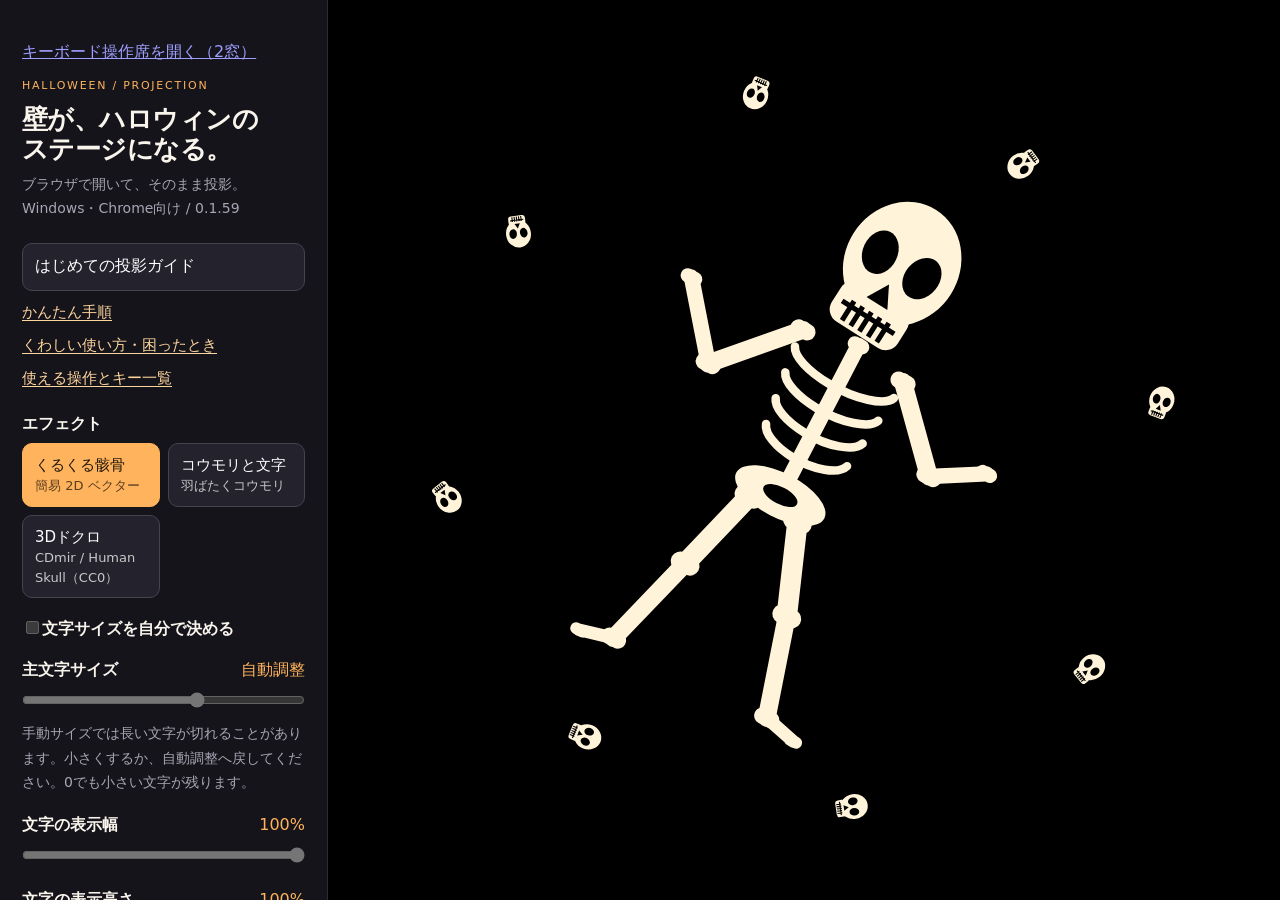
==== commit bc3077c2: "Prepare v0.1.59 readability cleanup release" ====
--- a/web/index.html
+++ b/web/index.html
@@ -2,14 +2,14 @@
 <html lang="ja">
 <head><meta charset="utf-8"><meta name="viewport" content="width=device-width,initial-scale=1"><meta name="color-scheme" content="dark">
 <meta http-equiv="Content-Security-Policy" content="default-src 'none'; script-src 'self'; style-src 'self'; img-src 'self' data:; connect-src 'self'; worker-src 'self'; font-src 'none'; media-src 'none'; object-src 'none'; base-uri 'none'; form-action 'none'">
-<title>Halloween Projection 0.1.58-performance-update</title>
+<title>Halloween Projection 0.1.59-readability-cleanup</title>
 <script src="./stage-role.js"></script><script src="./projection-startup.js"></script><link rel="stylesheet" href="./styles.css"><script defer src="./i18n.js"></script><script defer src="./a-actor-layout.js"></script><script defer src="./a-return-motion.js"></script><script defer src="./a-jaw-control.js"></script></head>
 <body>
 <aside id="projection-preparing" role="status" aria-labelledby="projection-brand-name" aria-describedby="projection-loading-text" aria-busy="true"><img src="./assets/mamo-profile.jpg" width="359" height="359" alt=""><p id="projection-brand-name">mamo presents</p><p id="projection-loading-text"><span class="projection-spinner" aria-hidden="true"></span><span class="loading-ja">映像を準備しています…</span><span class="loading-en" lang="en">Loading…</span></p></aside>
 <aside id="stage-start"><h1>投影窓の準備</h1><p id="stage-start-note">この窓を投影先へ移し、開始を押してください。開始後は操作UIを表示しません。</p><button id="stage-fullscreen">全画面で始める</button><button id="stage-windowed">ウィンドウで始める</button><button id="stage-retry" hidden>この窓を再読込み</button></aside>
 <aside id="controls" aria-label="操作パネル">
 <p><a href="./console.html">キーボード操作席を開く（2窓）</a></p><div class="brand">HALLOWEEN / PROJECTION</div><h1>壁が、ハロウィンの<br>ステージになる。</h1>
-<p class="lead">ブラウザで開いて、そのまま投影。<br>Windows・Chrome向け / 0.1.58</p>
+<p class="lead">ブラウザで開いて、そのまま投影。<br>Windows・Chrome向け / 0.1.59</p>
 <nav class="help-links" aria-label="使い方"><button id="guide">はじめての投影ガイド</button><a href="./START-HERE.html" target="_blank" rel="noopener noreferrer">かんたん手順</a><a href="./GUIDE.html" target="_blank" rel="noopener noreferrer">くわしい使い方・困ったとき</a><a href="./PERFORMANCE-PLAN.html" target="_blank" rel="noopener noreferrer">使える操作とキー一覧</a></nav><div class="label">エフェクト</div><div class="effects">
 <button id="skeleton" data-effect="skeleton" aria-pressed="true">くるくる骸骨<small>簡易 2D ベクター</small></button>
 <button id="bats" data-effect="bats" aria-pressed="false">コウモリと文字<small>羽ばたくコウモリ</small></button><button id="skull3d" data-effect="skull3d" aria-pressed="false">3Dドクロ<small>CDmir / Human Skull（CC0）</small></button></div>
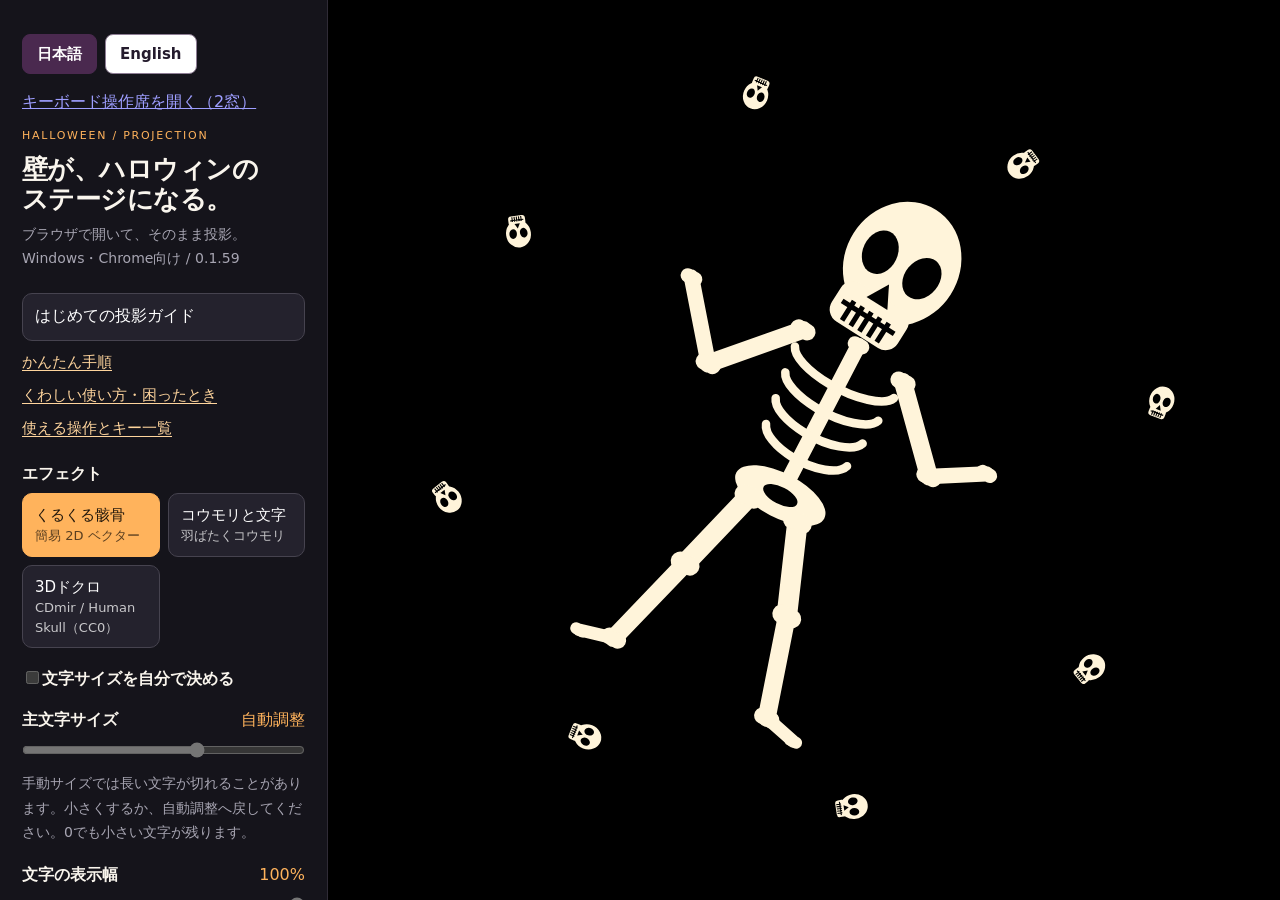
==== commit 932deef7: "Adapt bone whiteness controls to the shared GPU compositor" ====
--- a/web/index.html
+++ b/web/index.html
@@ -20,7 +20,7 @@
 <label class="range-label" for="size"><span>エフェクトの大きさ</span><output id="size-value">100 %</output></label><input id="size" type="range" min="50" max="150" step="5" value="100">
 <section id="bat-options" hidden><label class="range-label" for="bat-initialSpeed"><span>初速（新しく生まれる個体）</span><output id="bat-initialSpeed-value">1.30</output></label><input id="bat-initialSpeed" type="range" min="0" max="2.6" step="0.05" value="1.3"><label class="range-label" for="bat-motionMix"><span>回転・流れの混合（Cross）</span><output id="bat-motionMix-value">0.50</output></label><input id="bat-motionMix" type="range" min="0" max="1" step="0.05" value="0.5"><p class="help">↑↓で初速、←→で動きの混合。初速は誕生時に反映します。入力中はキー操作しません。</p><label class="range-label" for="flap"><span>図案・羽ばたきの再生</span><output id="flap-value">1.00 ×</output></label><input id="flap" type="range" min="0.25" max="2" step="0.25" value="1"><p class="help">原セットに沿った飛翔・光・文字合成の比較版です。初速と動きの混合を操作できます。粒子の計算、光と文字の外観は調整中です。</p><p class="help" id="bat-colour-note"></p><p class="help" id="bat-readiness"></p><p class="help">停止は描画bitmapを解放します。検証済みPNG約61KBはページ内に保持し、表示終了で破棄します。</p></section>
 <section id="text-source-controls"><h2>主文字の行送り</h2><label><input id="text-sequence" type="checkbox">改行ごとに選択して表示</label><div class="button-row"><button id="text-back" type="button">前の行</button><button id="text-next" type="button">次の行</button><button id="text-first" type="button">先頭へ戻す</button></div><p id="text-line-status" class="help">全文表示</p><p class="help">改行は送る単位、バックスラッシュは同時表示する2行の区切りです。行送りで行選択へ切り替わり、先頭より前へは進まず、末尾の次は空表示になります。</p><label for="text-layout">元2文字構成の確認（操作側のみ）</label><select id="text-layout"><option value="0">主文字</option><option value="1">主文字＋補助情報</option></select><canvas id="text-preview" width="512" height="288" aria-label="操作側の文字構成確認"></canvas><p class="help">BPM・項目名などの操作情報は投影へ入りません。元の実データは未供給です。この枠は供給と配置の確認で、元Lyrics映像の発光演算ではありません。</p></section><section id="output-controls"><h2>共通の映像出力</h2><label for="output-transform">元の8状態変形</label><select id="output-transform"><option value="1">1 通常</option><option value="2">2 左右反転</option><option value="3">3 上下反転</option><option value="4">4 左右・上下反転</option><option value="5">5 元Remap</option><option value="6">6 左右反転＋元Remap</option><option value="7">7 上下反転＋元Remap</option><option value="8">8 左右・上下反転＋元Remap</option></select><button id="output-next" type="button">変形を次へ</button><label><input id="output-mask" type="checkbox" checked>円マスクを開く</label><button id="output-reset" type="button">出力操作をリセット</button><p id="output-status" class="help">マスク目標：表示</p><p class="help">元の歪み補正と円マスクを最終映像へ適用します。閉じると追従後に黒になります。出力操作のリセットは変形1・マスク閉です。</p></section><section id="skull-options" hidden><label for="skull-actorLayout">ドクロの動き方</label><select id="skull-actorLayout"><option value="source" selected>中央の周囲を回遊</option><option value="rows">上下に整列</option></select><p class="help">回遊では中央の文字と重なることがあります。上下整列では移動を小さくします。</p><label for="skull-actorCount">ドクロの数（Qで減／Eで増）</label><select id="skull-actorCount"><option value="1">1体</option><option value="2">2体</option><option value="3" selected>3体</option><option value="4">4体</option><option value="5">5体</option><option value="6">6体</option></select><p class="help">揺れ・顎モードは「motionMat構成」をONにして操作します。固定姿勢入力中は無効です。</p><label class="range-label" for="skull-motionCross"><span>頭の追従</span><output id="skull-motionCross-value">0.5</output></label><input id="skull-motionCross" type="range" min="0" max="1" step="0.01" value="0.5"><label class="range-label" for="skull-positionNoiseAmplitude"><span>頭の移動幅</span><output id="skull-positionNoiseAmplitude-value">0.2</output></label><input id="skull-positionNoiseAmplitude" type="range" min="0" max="1" step="0.01" value="0.2"><label class="range-label" for="skull-positionNoisePeriod"><span>移動の変化周期</span><output id="skull-positionNoisePeriod-value">0.05</output></label><input id="skull-positionNoisePeriod" type="range" min="0.01" max="2" step="0.01" value="0.05"><label class="range-label" for="skull-rotationNoiseAmplitude"><span>頭の揺れ幅</span><output id="skull-rotationNoiseAmplitude-value">0.28</output></label><input id="skull-rotationNoiseAmplitude" type="range" min="0" max="1" step="0.01" value="0.28"><label class="range-label" for="skull-rotationNoisePeriod"><span>揺れの変化周期</span><output id="skull-rotationNoisePeriod-value">1</output></label><input id="skull-rotationNoisePeriod" type="range" min="0.02" max="3" step="0.02" value="1"><label class="range-label" for="skull-jawNoiseAmplitude"><span>顎の動き幅</span><output id="skull-jawNoiseAmplitude-value">2</output></label><input id="skull-jawNoiseAmplitude" type="range" min="0" max="3" step="0.05" value="2"><label for="skull-jawActivity">顎の動き</label><select id="skull-jawActivity"><option value="flapping">パタパタ</option><option value="violent">激しい</option><option value="occasional" selected>時々</option><option value="stopped">停止</option><option value="custom">手動設定</option></select><label for="skull-jawMode">顎の入力モード</label><select id="skull-jawMode"><option value="noise">動く（Noise）</option><option value="closed">閉じる</option><option value="open">開く</option></select><p class="help">動きの4選択は周期・鋭さ・幅の組合せです。停止は閉じる入力へ切り替わり、追従が落ち着くまで少し時間がかかります。</p><label class="range-label" for="skull-jawPeriod"><span>顎の変化周期</span><output id="skull-jawPeriod-value">0.12</output></label><input id="skull-jawPeriod" type="range" min="0.01" max="2" step="0.01" value="0.12"><label class="range-label" for="skull-jawExponent"><span>顎の変化の鋭さ</span><output id="skull-jawExponent-value">4</output></label><input id="skull-jawExponent" type="range" min="0.1" max="8" step="0.1" value="4"><label><input id="skull-aSceneMode" type="checkbox"> 原AのmotionMat構成で比較（動きは候補）</label>
-<label><input type="checkbox" id="skull-aNativeResolution">原の描画サイズで比較（投影画面へ拡大）</label><p class="help" id="skull-scene-note">1組の比較を保持。6組では頭・顎がそれぞれ動きます。生成する動きは比較候補です。</p><label class="range-label" for="a-background-hue"><span>流体由来背景の色相</span><output id="a-background-hue-value">138°</output></label><input id="a-background-hue" type="range" min="0" max="1" step="any" value="0.38333333333333336" disabled><p class="help">下の合成比較を選ぶと操作できます。対象は流体由来の背景HSV段です。</p><label class="range-label" for="skull-headGlowMix"><span>骨Glow</span><output id="skull-headGlowMix-value">0.00</output></label><input id="skull-headGlowMix" type="range" min="0" max="1" step="0.01" value="0" disabled><label><input id="skull-foregroundBurst" type="checkbox" disabled>前景発光</label><p class="help">Glowと色相は短い追従を通して変わります。骨Glowは幅・明るさと流体へ渡す入力にも反映します。元の外観との完全一致は比較中です。</p><label><input id="skull-aCompositeMode" type="checkbox"> ドクロ・流体・背景文字を原の順序で比較</label><p class="help">原の光源・材質と合成順序を使う一体表示です。CC0別モデル1組。速度場と背景装飾は時間で変化します。下の操作で比較できます。</p><label><input id="skull-dynamicFlow" type="checkbox" checked>速度場の時間変化</label><label class="range-label" for="skull-fluidNoiseAmplitude"><span>流体Noise振幅</span><output id="skull-fluidNoiseAmplitude-value">1.08</output></label><input id="skull-fluidNoiseAmplitude" type="range" min="0" max="2" step="0.01" value="1.08"><label class="range-label" for="skull-fluidNoisePeriod"><span>流体Noise周期</span><output id="skull-fluidNoisePeriod-value">1.06</output></label><input id="skull-fluidNoisePeriod" type="range" min="0.02" max="2" step="0.01" value="1.06"><label><input id="skull-decorationNoise" type="checkbox" checked>背景装飾の発光</label><label><input id="skull-fluidMode" type="checkbox"> 原A流体の計算出力を比較</label><label><input id="skull-fluidColor" type="checkbox"> 原の青色の枝を比較</label><p class="help">赤は流体の検証表示、青は原の色枝の一部です。速度場の時間変化をOFFにすると時刻0の比較用入力を使います。外観は比較中です。</p><p class="help">頭と顎を別々に動かせるCC0別モデルです。無textureの比較用。原Aの頭・顎の動き、照明と背景文字は開発中です。</p><label><input id="skull-rigMode" type="checkbox"> 原Aに位置を合わせて比較</label><section id="skull-pose" hidden><label><input id="skull-jawPivotMode" type="checkbox"> 原Aの登録座標支点（0,0,0）で顎を比較</label><p class="help">頭の速度0で停止。リセットで基準向きに戻し、角度を調整できます。形状はCC0別候補です。</p><label class="range-label" for="skull-headX"><span>頭の傾き · X</span><output id="skull-headX-value">0</output></label><input id="skull-headX" type="range" min="-180" max="180" step="1" value="0"><label class="range-label" for="skull-headY"><span>頭の向き · Y</span><output id="skull-headY-value">0</output></label><input id="skull-headY" type="range" min="-180" max="180" step="1" value="0"><label class="range-label" for="skull-headZ"><span>頭の傾き · Z</span><output id="skull-headZ-value">0</output></label><input id="skull-headZ" type="range" min="-180" max="180" step="1" value="0"></section><label class="range-label" for="skull-headRate"><span>頭側の時間倍率</span><output id="skull-headRate-value">1</output></label><input id="skull-headRate" type="range" min="0" max="2" step="0.1" value="1"><label class="range-label" for="skull-jawRate"><span>顎開閉の速さ（0で開きを固定）</span><output id="skull-jawRate-value">1</output></label><input id="skull-jawRate" type="range" min="0" max="2" step="0.1" value="1"><label class="range-label" for="skull-jawOpen"><span>顎の開き（最大角度）</span><output id="skull-jawOpen-value">28</output></label><input id="skull-jawOpen" type="range" min="0" max="45" step="1" value="28"><label class="range-label" for="skull-pivotY"><span>候補座標の顎支点 · 上下</span><output id="skull-pivotY-value">-0.75</output></label><input id="skull-pivotY" type="range" min="-1.15" max="0.2" step="0.01" value="-0.75"><label class="range-label" for="skull-pivotZ"><span>顎の支点 · 前後</span><output id="skull-pivotZ-value">-0.12</output></label><input id="skull-pivotZ" type="range" min="-0.3" max="0.2" step="0.01" value="-0.12"><label><input id="skull-jawTint" type="checkbox"> 顎を色分けして確認</label><p class="help">支点は検査用の初期値です。実機で大きさと開口を確認してください。</p></section><details class="help"><summary>追加操作の対応状況</summary><p>以下の原機能は確認・移植待ちです。現在の周期倍率や色枝比較で代用しません。</p><ul id="control-availability"></ul></details><div class="transport"><button id="pause">一時停止</button><button id="reset">リセット</button><button id="stop">映像を消して中断</button><button id="resume">映像を再表示</button></div>
+<label><input type="checkbox" id="skull-aNativeResolution">原の描画サイズで比較（投影画面へ拡大）</label><p class="help" id="skull-scene-note">1組の比較を保持。6組では頭・顎がそれぞれ動きます。生成する動きは比較候補です。</p><label class="range-label" for="a-background-hue"><span>流体由来背景の色相</span><output id="a-background-hue-value">138°</output></label><input id="a-background-hue" type="range" min="0" max="1" step="any" value="0.38333333333333336" disabled><p class="help">下の合成比較を選ぶと操作できます。対象は流体由来の背景HSV段です。</p><label class="range-label" for="skull-boneWhiteness"><span>骨の白さ</span><output id="skull-boneWhiteness-value">0.00</output></label><input id="skull-boneWhiteness" type="range" min="0" max="1" step="0.01" value="0" disabled><p class="help">低くすると流体の色になじみ、高くすると半透明の白い骨が見えます。初期値0%は従来の見た目です。文字と重なる部分は、投影先で読みやすさを確認してください。</p><label class="range-label" for="skull-headGlowMix"><span>骨Glow</span><output id="skull-headGlowMix-value">0.00</output></label><input id="skull-headGlowMix" type="range" min="0" max="1" step="0.01" value="0" disabled><label><input id="skull-foregroundBurst" type="checkbox" disabled>前景発光</label><p class="help">Glowと色相は短い追従を通して変わります。骨Glowは幅・明るさと流体へ渡す入力にも反映します。元の外観との完全一致は比較中です。</p><label><input id="skull-aCompositeMode" type="checkbox"> ドクロ・流体・背景文字を原の順序で比較</label><p class="help">原の光源・材質と合成順序を使う一体表示です。CC0別モデル1組。速度場と背景装飾は時間で変化します。下の操作で比較できます。</p><label><input id="skull-dynamicFlow" type="checkbox" checked>速度場の時間変化</label><label class="range-label" for="skull-fluidNoiseAmplitude"><span>流体Noise振幅</span><output id="skull-fluidNoiseAmplitude-value">1.08</output></label><input id="skull-fluidNoiseAmplitude" type="range" min="0" max="2" step="0.01" value="1.08"><label class="range-label" for="skull-fluidNoisePeriod"><span>流体Noise周期</span><output id="skull-fluidNoisePeriod-value">1.06</output></label><input id="skull-fluidNoisePeriod" type="range" min="0.02" max="2" step="0.01" value="1.06"><label><input id="skull-decorationNoise" type="checkbox" checked>背景装飾の発光</label><label><input id="skull-fluidMode" type="checkbox"> 原A流体の計算出力を比較</label><label><input id="skull-fluidColor" type="checkbox"> 原の青色の枝を比較</label><p class="help">赤は流体の検証表示、青は原の色枝の一部です。速度場の時間変化をOFFにすると時刻0の比較用入力を使います。外観は比較中です。</p><p class="help">頭と顎を別々に動かせるCC0別モデルです。無textureの比較用。原Aの頭・顎の動き、照明と背景文字は開発中です。</p><label><input id="skull-rigMode" type="checkbox"> 原Aに位置を合わせて比較</label><section id="skull-pose" hidden><label><input id="skull-jawPivotMode" type="checkbox"> 原Aの登録座標支点（0,0,0）で顎を比較</label><p class="help">頭の速度0で停止。リセットで基準向きに戻し、角度を調整できます。形状はCC0別候補です。</p><label class="range-label" for="skull-headX"><span>頭の傾き · X</span><output id="skull-headX-value">0</output></label><input id="skull-headX" type="range" min="-180" max="180" step="1" value="0"><label class="range-label" for="skull-headY"><span>頭の向き · Y</span><output id="skull-headY-value">0</output></label><input id="skull-headY" type="range" min="-180" max="180" step="1" value="0"><label class="range-label" for="skull-headZ"><span>頭の傾き · Z</span><output id="skull-headZ-value">0</output></label><input id="skull-headZ" type="range" min="-180" max="180" step="1" value="0"></section><label class="range-label" for="skull-headRate"><span>頭側の時間倍率</span><output id="skull-headRate-value">1</output></label><input id="skull-headRate" type="range" min="0" max="2" step="0.1" value="1"><label class="range-label" for="skull-jawRate"><span>顎開閉の速さ（0で開きを固定）</span><output id="skull-jawRate-value">1</output></label><input id="skull-jawRate" type="range" min="0" max="2" step="0.1" value="1"><label class="range-label" for="skull-jawOpen"><span>顎の開き（最大角度）</span><output id="skull-jawOpen-value">28</output></label><input id="skull-jawOpen" type="range" min="0" max="45" step="1" value="28"><label class="range-label" for="skull-pivotY"><span>候補座標の顎支点 · 上下</span><output id="skull-pivotY-value">-0.75</output></label><input id="skull-pivotY" type="range" min="-1.15" max="0.2" step="0.01" value="-0.75"><label class="range-label" for="skull-pivotZ"><span>顎の支点 · 前後</span><output id="skull-pivotZ-value">-0.12</output></label><input id="skull-pivotZ" type="range" min="-0.3" max="0.2" step="0.01" value="-0.12"><label><input id="skull-jawTint" type="checkbox"> 顎を色分けして確認</label><p class="help">支点は検査用の初期値です。実機で大きさと開口を確認してください。</p></section><details class="help"><summary>追加操作の対応状況</summary><p>以下の原機能は確認・移植待ちです。現在の周期倍率や色枝比較で代用しません。</p><ul id="control-availability"></ul></details><div class="transport"><button id="pause">一時停止</button><button id="reset">リセット</button><button id="stop">映像を消して中断</button><button id="resume">映像を再表示</button></div>
 <button id="project" class="primary">投影開始 · 全画面</button><button id="hide">操作パネルを隠す（H）</button>
 <p class="help">中断すると黒画面にし、描画とGPU資源を解放します。再表示は、一時停止中なら続きから、中断後なら同じ映像を作り直します。</p><button id="quit">この表示を終了</button><p class="help">映像と保持データを破棄します。このタブは残るため、終了後に閉じてください。</p>
 <p id="status" role="status" aria-live="polite"></p><p id="fit-note"></p>
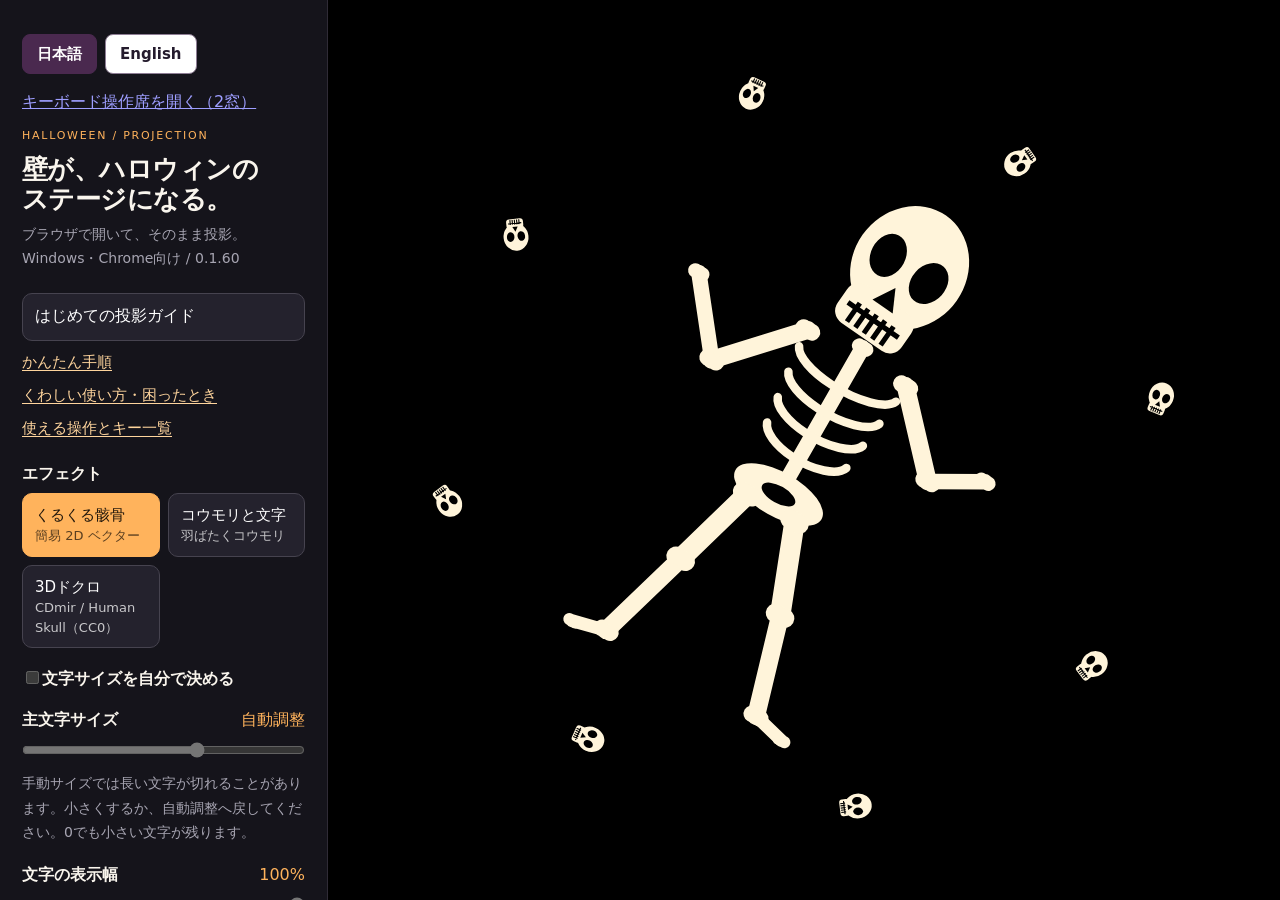
==== commit 6e337ae2: "Prepare v0.1.60 bone whiteness release" ====
--- a/web/index.html
+++ b/web/index.html
@@ -2,14 +2,14 @@
 <html lang="ja">
 <head><meta charset="utf-8"><meta name="viewport" content="width=device-width,initial-scale=1"><meta name="color-scheme" content="dark">
 <meta http-equiv="Content-Security-Policy" content="default-src 'none'; script-src 'self'; style-src 'self'; img-src 'self' data:; connect-src 'self'; worker-src 'self'; font-src 'none'; media-src 'none'; object-src 'none'; base-uri 'none'; form-action 'none'">
-<title>Halloween Projection 0.1.59-readability-cleanup</title>
+<title>Halloween Projection 0.1.60-bone-whiteness</title>
 <script src="./stage-role.js"></script><script src="./projection-startup.js"></script><link rel="stylesheet" href="./styles.css"><script defer src="./i18n.js"></script><script defer src="./a-actor-layout.js"></script><script defer src="./a-return-motion.js"></script><script defer src="./a-jaw-control.js"></script></head>
 <body>
 <aside id="projection-preparing" role="status" aria-labelledby="projection-brand-name" aria-describedby="projection-loading-text" aria-busy="true"><img src="./assets/mamo-profile.jpg" width="359" height="359" alt=""><p id="projection-brand-name">mamo presents</p><p id="projection-loading-text"><span class="projection-spinner" aria-hidden="true"></span><span class="loading-ja">映像を準備しています…</span><span class="loading-en" lang="en">Loading…</span></p></aside>
 <aside id="stage-start"><h1>投影窓の準備</h1><p id="stage-start-note">この窓を投影先へ移し、開始を押してください。開始後は操作UIを表示しません。</p><button id="stage-fullscreen">全画面で始める</button><button id="stage-windowed">ウィンドウで始める</button><button id="stage-retry" hidden>この窓を再読込み</button></aside>
 <aside id="controls" aria-label="操作パネル">
 <p><a href="./console.html">キーボード操作席を開く（2窓）</a></p><div class="brand">HALLOWEEN / PROJECTION</div><h1>壁が、ハロウィンの<br>ステージになる。</h1>
-<p class="lead">ブラウザで開いて、そのまま投影。<br>Windows・Chrome向け / 0.1.59</p>
+<p class="lead">ブラウザで開いて、そのまま投影。<br>Windows・Chrome向け / 0.1.60</p>
 <nav class="help-links" aria-label="使い方"><button id="guide">はじめての投影ガイド</button><a href="./START-HERE.html" target="_blank" rel="noopener noreferrer">かんたん手順</a><a href="./GUIDE.html" target="_blank" rel="noopener noreferrer">くわしい使い方・困ったとき</a><a href="./PERFORMANCE-PLAN.html" target="_blank" rel="noopener noreferrer">使える操作とキー一覧</a></nav><div class="label">エフェクト</div><div class="effects">
 <button id="skeleton" data-effect="skeleton" aria-pressed="true">くるくる骸骨<small>簡易 2D ベクター</small></button>
 <button id="bats" data-effect="bats" aria-pressed="false">コウモリと文字<small>羽ばたくコウモリ</small></button><button id="skull3d" data-effect="skull3d" aria-pressed="false">3Dドクロ<small>CDmir / Human Skull（CC0）</small></button></div>
@@ -20,7 +20,7 @@
 <label class="range-label" for="size"><span>エフェクトの大きさ</span><output id="size-value">100 %</output></label><input id="size" type="range" min="50" max="150" step="5" value="100">
 <section id="bat-options" hidden><label class="range-label" for="bat-initialSpeed"><span>初速（新しく生まれる個体）</span><output id="bat-initialSpeed-value">1.30</output></label><input id="bat-initialSpeed" type="range" min="0" max="2.6" step="0.05" value="1.3"><label class="range-label" for="bat-motionMix"><span>回転・流れの混合（Cross）</span><output id="bat-motionMix-value">0.50</output></label><input id="bat-motionMix" type="range" min="0" max="1" step="0.05" value="0.5"><p class="help">↑↓で初速、←→で動きの混合。初速は誕生時に反映します。入力中はキー操作しません。</p><label class="range-label" for="flap"><span>図案・羽ばたきの再生</span><output id="flap-value">1.00 ×</output></label><input id="flap" type="range" min="0.25" max="2" step="0.25" value="1"><p class="help">原セットに沿った飛翔・光・文字合成の比較版です。初速と動きの混合を操作できます。粒子の計算、光と文字の外観は調整中です。</p><p class="help" id="bat-colour-note"></p><p class="help" id="bat-readiness"></p><p class="help">停止は描画bitmapを解放します。検証済みPNG約61KBはページ内に保持し、表示終了で破棄します。</p></section>
 <section id="text-source-controls"><h2>主文字の行送り</h2><label><input id="text-sequence" type="checkbox">改行ごとに選択して表示</label><div class="button-row"><button id="text-back" type="button">前の行</button><button id="text-next" type="button">次の行</button><button id="text-first" type="button">先頭へ戻す</button></div><p id="text-line-status" class="help">全文表示</p><p class="help">改行は送る単位、バックスラッシュは同時表示する2行の区切りです。行送りで行選択へ切り替わり、先頭より前へは進まず、末尾の次は空表示になります。</p><label for="text-layout">元2文字構成の確認（操作側のみ）</label><select id="text-layout"><option value="0">主文字</option><option value="1">主文字＋補助情報</option></select><canvas id="text-preview" width="512" height="288" aria-label="操作側の文字構成確認"></canvas><p class="help">BPM・項目名などの操作情報は投影へ入りません。元の実データは未供給です。この枠は供給と配置の確認で、元Lyrics映像の発光演算ではありません。</p></section><section id="output-controls"><h2>共通の映像出力</h2><label for="output-transform">元の8状態変形</label><select id="output-transform"><option value="1">1 通常</option><option value="2">2 左右反転</option><option value="3">3 上下反転</option><option value="4">4 左右・上下反転</option><option value="5">5 元Remap</option><option value="6">6 左右反転＋元Remap</option><option value="7">7 上下反転＋元Remap</option><option value="8">8 左右・上下反転＋元Remap</option></select><button id="output-next" type="button">変形を次へ</button><label><input id="output-mask" type="checkbox" checked>円マスクを開く</label><button id="output-reset" type="button">出力操作をリセット</button><p id="output-status" class="help">マスク目標：表示</p><p class="help">元の歪み補正と円マスクを最終映像へ適用します。閉じると追従後に黒になります。出力操作のリセットは変形1・マスク閉です。</p></section><section id="skull-options" hidden><label for="skull-actorLayout">ドクロの動き方</label><select id="skull-actorLayout"><option value="source" selected>中央の周囲を回遊</option><option value="rows">上下に整列</option></select><p class="help">回遊では中央の文字と重なることがあります。上下整列では移動を小さくします。</p><label for="skull-actorCount">ドクロの数（Qで減／Eで増）</label><select id="skull-actorCount"><option value="1">1体</option><option value="2">2体</option><option value="3" selected>3体</option><option value="4">4体</option><option value="5">5体</option><option value="6">6体</option></select><p class="help">揺れ・顎モードは「motionMat構成」をONにして操作します。固定姿勢入力中は無効です。</p><label class="range-label" for="skull-motionCross"><span>頭の追従</span><output id="skull-motionCross-value">0.5</output></label><input id="skull-motionCross" type="range" min="0" max="1" step="0.01" value="0.5"><label class="range-label" for="skull-positionNoiseAmplitude"><span>頭の移動幅</span><output id="skull-positionNoiseAmplitude-value">0.2</output></label><input id="skull-positionNoiseAmplitude" type="range" min="0" max="1" step="0.01" value="0.2"><label class="range-label" for="skull-positionNoisePeriod"><span>移動の変化周期</span><output id="skull-positionNoisePeriod-value">0.05</output></label><input id="skull-positionNoisePeriod" type="range" min="0.01" max="2" step="0.01" value="0.05"><label class="range-label" for="skull-rotationNoiseAmplitude"><span>頭の揺れ幅</span><output id="skull-rotationNoiseAmplitude-value">0.28</output></label><input id="skull-rotationNoiseAmplitude" type="range" min="0" max="1" step="0.01" value="0.28"><label class="range-label" for="skull-rotationNoisePeriod"><span>揺れの変化周期</span><output id="skull-rotationNoisePeriod-value">1</output></label><input id="skull-rotationNoisePeriod" type="range" min="0.02" max="3" step="0.02" value="1"><label class="range-label" for="skull-jawNoiseAmplitude"><span>顎の動き幅</span><output id="skull-jawNoiseAmplitude-value">2</output></label><input id="skull-jawNoiseAmplitude" type="range" min="0" max="3" step="0.05" value="2"><label for="skull-jawActivity">顎の動き</label><select id="skull-jawActivity"><option value="flapping">パタパタ</option><option value="violent">激しい</option><option value="occasional" selected>時々</option><option value="stopped">停止</option><option value="custom">手動設定</option></select><label for="skull-jawMode">顎の入力モード</label><select id="skull-jawMode"><option value="noise">動く（Noise）</option><option value="closed">閉じる</option><option value="open">開く</option></select><p class="help">動きの4選択は周期・鋭さ・幅の組合せです。停止は閉じる入力へ切り替わり、追従が落ち着くまで少し時間がかかります。</p><label class="range-label" for="skull-jawPeriod"><span>顎の変化周期</span><output id="skull-jawPeriod-value">0.12</output></label><input id="skull-jawPeriod" type="range" min="0.01" max="2" step="0.01" value="0.12"><label class="range-label" for="skull-jawExponent"><span>顎の変化の鋭さ</span><output id="skull-jawExponent-value">4</output></label><input id="skull-jawExponent" type="range" min="0.1" max="8" step="0.1" value="4"><label><input id="skull-aSceneMode" type="checkbox"> 原AのmotionMat構成で比較（動きは候補）</label>
-<label><input type="checkbox" id="skull-aNativeResolution">原の描画サイズで比較（投影画面へ拡大）</label><p class="help" id="skull-scene-note">1組の比較を保持。6組では頭・顎がそれぞれ動きます。生成する動きは比較候補です。</p><label class="range-label" for="a-background-hue"><span>流体由来背景の色相</span><output id="a-background-hue-value">138°</output></label><input id="a-background-hue" type="range" min="0" max="1" step="any" value="0.38333333333333336" disabled><p class="help">下の合成比較を選ぶと操作できます。対象は流体由来の背景HSV段です。</p><label class="range-label" for="skull-boneWhiteness"><span>骨の白さ</span><output id="skull-boneWhiteness-value">0.00</output></label><input id="skull-boneWhiteness" type="range" min="0" max="1" step="0.01" value="0" disabled><p class="help">低くすると流体の色になじみ、高くすると半透明の白い骨が見えます。初期値0%は従来の見た目です。文字と重なる部分は、投影先で読みやすさを確認してください。</p><label class="range-label" for="skull-headGlowMix"><span>骨Glow</span><output id="skull-headGlowMix-value">0.00</output></label><input id="skull-headGlowMix" type="range" min="0" max="1" step="0.01" value="0" disabled><label><input id="skull-foregroundBurst" type="checkbox" disabled>前景発光</label><p class="help">Glowと色相は短い追従を通して変わります。骨Glowは幅・明るさと流体へ渡す入力にも反映します。元の外観との完全一致は比較中です。</p><label><input id="skull-aCompositeMode" type="checkbox"> ドクロ・流体・背景文字を原の順序で比較</label><p class="help">原の光源・材質と合成順序を使う一体表示です。CC0別モデル1組。速度場と背景装飾は時間で変化します。下の操作で比較できます。</p><label><input id="skull-dynamicFlow" type="checkbox" checked>速度場の時間変化</label><label class="range-label" for="skull-fluidNoiseAmplitude"><span>流体Noise振幅</span><output id="skull-fluidNoiseAmplitude-value">1.08</output></label><input id="skull-fluidNoiseAmplitude" type="range" min="0" max="2" step="0.01" value="1.08"><label class="range-label" for="skull-fluidNoisePeriod"><span>流体Noise周期</span><output id="skull-fluidNoisePeriod-value">1.06</output></label><input id="skull-fluidNoisePeriod" type="range" min="0.02" max="2" step="0.01" value="1.06"><label><input id="skull-decorationNoise" type="checkbox" checked>背景装飾の発光</label><label><input id="skull-fluidMode" type="checkbox"> 原A流体の計算出力を比較</label><label><input id="skull-fluidColor" type="checkbox"> 原の青色の枝を比較</label><p class="help">赤は流体の検証表示、青は原の色枝の一部です。速度場の時間変化をOFFにすると時刻0の比較用入力を使います。外観は比較中です。</p><p class="help">頭と顎を別々に動かせるCC0別モデルです。無textureの比較用。原Aの頭・顎の動き、照明と背景文字は開発中です。</p><label><input id="skull-rigMode" type="checkbox"> 原Aに位置を合わせて比較</label><section id="skull-pose" hidden><label><input id="skull-jawPivotMode" type="checkbox"> 原Aの登録座標支点（0,0,0）で顎を比較</label><p class="help">頭の速度0で停止。リセットで基準向きに戻し、角度を調整できます。形状はCC0別候補です。</p><label class="range-label" for="skull-headX"><span>頭の傾き · X</span><output id="skull-headX-value">0</output></label><input id="skull-headX" type="range" min="-180" max="180" step="1" value="0"><label class="range-label" for="skull-headY"><span>頭の向き · Y</span><output id="skull-headY-value">0</output></label><input id="skull-headY" type="range" min="-180" max="180" step="1" value="0"><label class="range-label" for="skull-headZ"><span>頭の傾き · Z</span><output id="skull-headZ-value">0</output></label><input id="skull-headZ" type="range" min="-180" max="180" step="1" value="0"></section><label class="range-label" for="skull-headRate"><span>頭側の時間倍率</span><output id="skull-headRate-value">1</output></label><input id="skull-headRate" type="range" min="0" max="2" step="0.1" value="1"><label class="range-label" for="skull-jawRate"><span>顎開閉の速さ（0で開きを固定）</span><output id="skull-jawRate-value">1</output></label><input id="skull-jawRate" type="range" min="0" max="2" step="0.1" value="1"><label class="range-label" for="skull-jawOpen"><span>顎の開き（最大角度）</span><output id="skull-jawOpen-value">28</output></label><input id="skull-jawOpen" type="range" min="0" max="45" step="1" value="28"><label class="range-label" for="skull-pivotY"><span>候補座標の顎支点 · 上下</span><output id="skull-pivotY-value">-0.75</output></label><input id="skull-pivotY" type="range" min="-1.15" max="0.2" step="0.01" value="-0.75"><label class="range-label" for="skull-pivotZ"><span>顎の支点 · 前後</span><output id="skull-pivotZ-value">-0.12</output></label><input id="skull-pivotZ" type="range" min="-0.3" max="0.2" step="0.01" value="-0.12"><label><input id="skull-jawTint" type="checkbox"> 顎を色分けして確認</label><p class="help">支点は検査用の初期値です。実機で大きさと開口を確認してください。</p></section><details class="help"><summary>追加操作の対応状況</summary><p>以下の原機能は確認・移植待ちです。現在の周期倍率や色枝比較で代用しません。</p><ul id="control-availability"></ul></details><div class="transport"><button id="pause">一時停止</button><button id="reset">リセット</button><button id="stop">映像を消して中断</button><button id="resume">映像を再表示</button></div>
+<label><input type="checkbox" id="skull-aNativeResolution">原の描画サイズで比較（投影画面へ拡大）</label><p class="help" id="skull-scene-note">1組の比較を保持。6組では頭・顎がそれぞれ動きます。生成する動きは比較候補です。</p><label class="range-label" for="a-background-hue"><span>流体由来背景の色相</span><output id="a-background-hue-value">138°</output></label><input id="a-background-hue" type="range" min="0" max="1" step="any" value="0.38333333333333336" disabled><p class="help">下の合成比較を選ぶと操作できます。対象は流体由来の背景HSV段です。</p><label class="range-label" for="skull-boneWhiteness"><span>骨の白さ</span><output id="skull-boneWhiteness-value">0.00</output></label><input id="skull-boneWhiteness" type="range" min="0" max="1" step="any" value="0" disabled><p class="help">低くすると流体の色になじみ、高くすると半透明の白い骨が見えます。初期値0%は従来の見た目です。文字と重なる部分は、投影先で読みやすさを確認してください。</p><label class="range-label" for="skull-headGlowMix"><span>骨Glow</span><output id="skull-headGlowMix-value">0.00</output></label><input id="skull-headGlowMix" type="range" min="0" max="1" step="0.01" value="0" disabled><label><input id="skull-foregroundBurst" type="checkbox" disabled>前景発光</label><p class="help">Glowと色相は短い追従を通して変わります。骨Glowは幅・明るさと流体へ渡す入力にも反映します。元の外観との完全一致は比較中です。</p><label><input id="skull-aCompositeMode" type="checkbox"> ドクロ・流体・背景文字を原の順序で比較</label><p class="help">原の光源・材質と合成順序を使う一体表示です。CC0別モデル1組。速度場と背景装飾は時間で変化します。下の操作で比較できます。</p><label><input id="skull-dynamicFlow" type="checkbox" checked>速度場の時間変化</label><label class="range-label" for="skull-fluidNoiseAmplitude"><span>流体Noise振幅</span><output id="skull-fluidNoiseAmplitude-value">1.08</output></label><input id="skull-fluidNoiseAmplitude" type="range" min="0" max="2" step="0.01" value="1.08"><label class="range-label" for="skull-fluidNoisePeriod"><span>流体Noise周期</span><output id="skull-fluidNoisePeriod-value">1.06</output></label><input id="skull-fluidNoisePeriod" type="range" min="0.02" max="2" step="0.01" value="1.06"><label><input id="skull-decorationNoise" type="checkbox" checked>背景装飾の発光</label><label><input id="skull-fluidMode" type="checkbox"> 原A流体の計算出力を比較</label><label><input id="skull-fluidColor" type="checkbox"> 原の青色の枝を比較</label><p class="help">赤は流体の検証表示、青は原の色枝の一部です。速度場の時間変化をOFFにすると時刻0の比較用入力を使います。外観は比較中です。</p><p class="help">頭と顎を別々に動かせるCC0別モデルです。無textureの比較用。原Aの頭・顎の動き、照明と背景文字は開発中です。</p><label><input id="skull-rigMode" type="checkbox"> 原Aに位置を合わせて比較</label><section id="skull-pose" hidden><label><input id="skull-jawPivotMode" type="checkbox"> 原Aの登録座標支点（0,0,0）で顎を比較</label><p class="help">頭の速度0で停止。リセットで基準向きに戻し、角度を調整できます。形状はCC0別候補です。</p><label class="range-label" for="skull-headX"><span>頭の傾き · X</span><output id="skull-headX-value">0</output></label><input id="skull-headX" type="range" min="-180" max="180" step="1" value="0"><label class="range-label" for="skull-headY"><span>頭の向き · Y</span><output id="skull-headY-value">0</output></label><input id="skull-headY" type="range" min="-180" max="180" step="1" value="0"><label class="range-label" for="skull-headZ"><span>頭の傾き · Z</span><output id="skull-headZ-value">0</output></label><input id="skull-headZ" type="range" min="-180" max="180" step="1" value="0"></section><label class="range-label" for="skull-headRate"><span>頭側の時間倍率</span><output id="skull-headRate-value">1</output></label><input id="skull-headRate" type="range" min="0" max="2" step="0.1" value="1"><label class="range-label" for="skull-jawRate"><span>顎開閉の速さ（0で開きを固定）</span><output id="skull-jawRate-value">1</output></label><input id="skull-jawRate" type="range" min="0" max="2" step="0.1" value="1"><label class="range-label" for="skull-jawOpen"><span>顎の開き（最大角度）</span><output id="skull-jawOpen-value">28</output></label><input id="skull-jawOpen" type="range" min="0" max="45" step="1" value="28"><label class="range-label" for="skull-pivotY"><span>候補座標の顎支点 · 上下</span><output id="skull-pivotY-value">-0.75</output></label><input id="skull-pivotY" type="range" min="-1.15" max="0.2" step="0.01" value="-0.75"><label class="range-label" for="skull-pivotZ"><span>顎の支点 · 前後</span><output id="skull-pivotZ-value">-0.12</output></label><input id="skull-pivotZ" type="range" min="-0.3" max="0.2" step="0.01" value="-0.12"><label><input id="skull-jawTint" type="checkbox"> 顎を色分けして確認</label><p class="help">支点は検査用の初期値です。実機で大きさと開口を確認してください。</p></section><details class="help"><summary>追加操作の対応状況</summary><p>以下の原機能は確認・移植待ちです。現在の周期倍率や色枝比較で代用しません。</p><ul id="control-availability"></ul></details><div class="transport"><button id="pause">一時停止</button><button id="reset">リセット</button><button id="stop">映像を消して中断</button><button id="resume">映像を再表示</button></div>
 <button id="project" class="primary">投影開始 · 全画面</button><button id="hide">操作パネルを隠す（H）</button>
 <p class="help">中断すると黒画面にし、描画とGPU資源を解放します。再表示は、一時停止中なら続きから、中断後なら同じ映像を作り直します。</p><button id="quit">この表示を終了</button><p class="help">映像と保持データを破棄します。このタブは残るため、終了後に閉じてください。</p>
 <p id="status" role="status" aria-live="polite"></p><p id="fit-note"></p>
